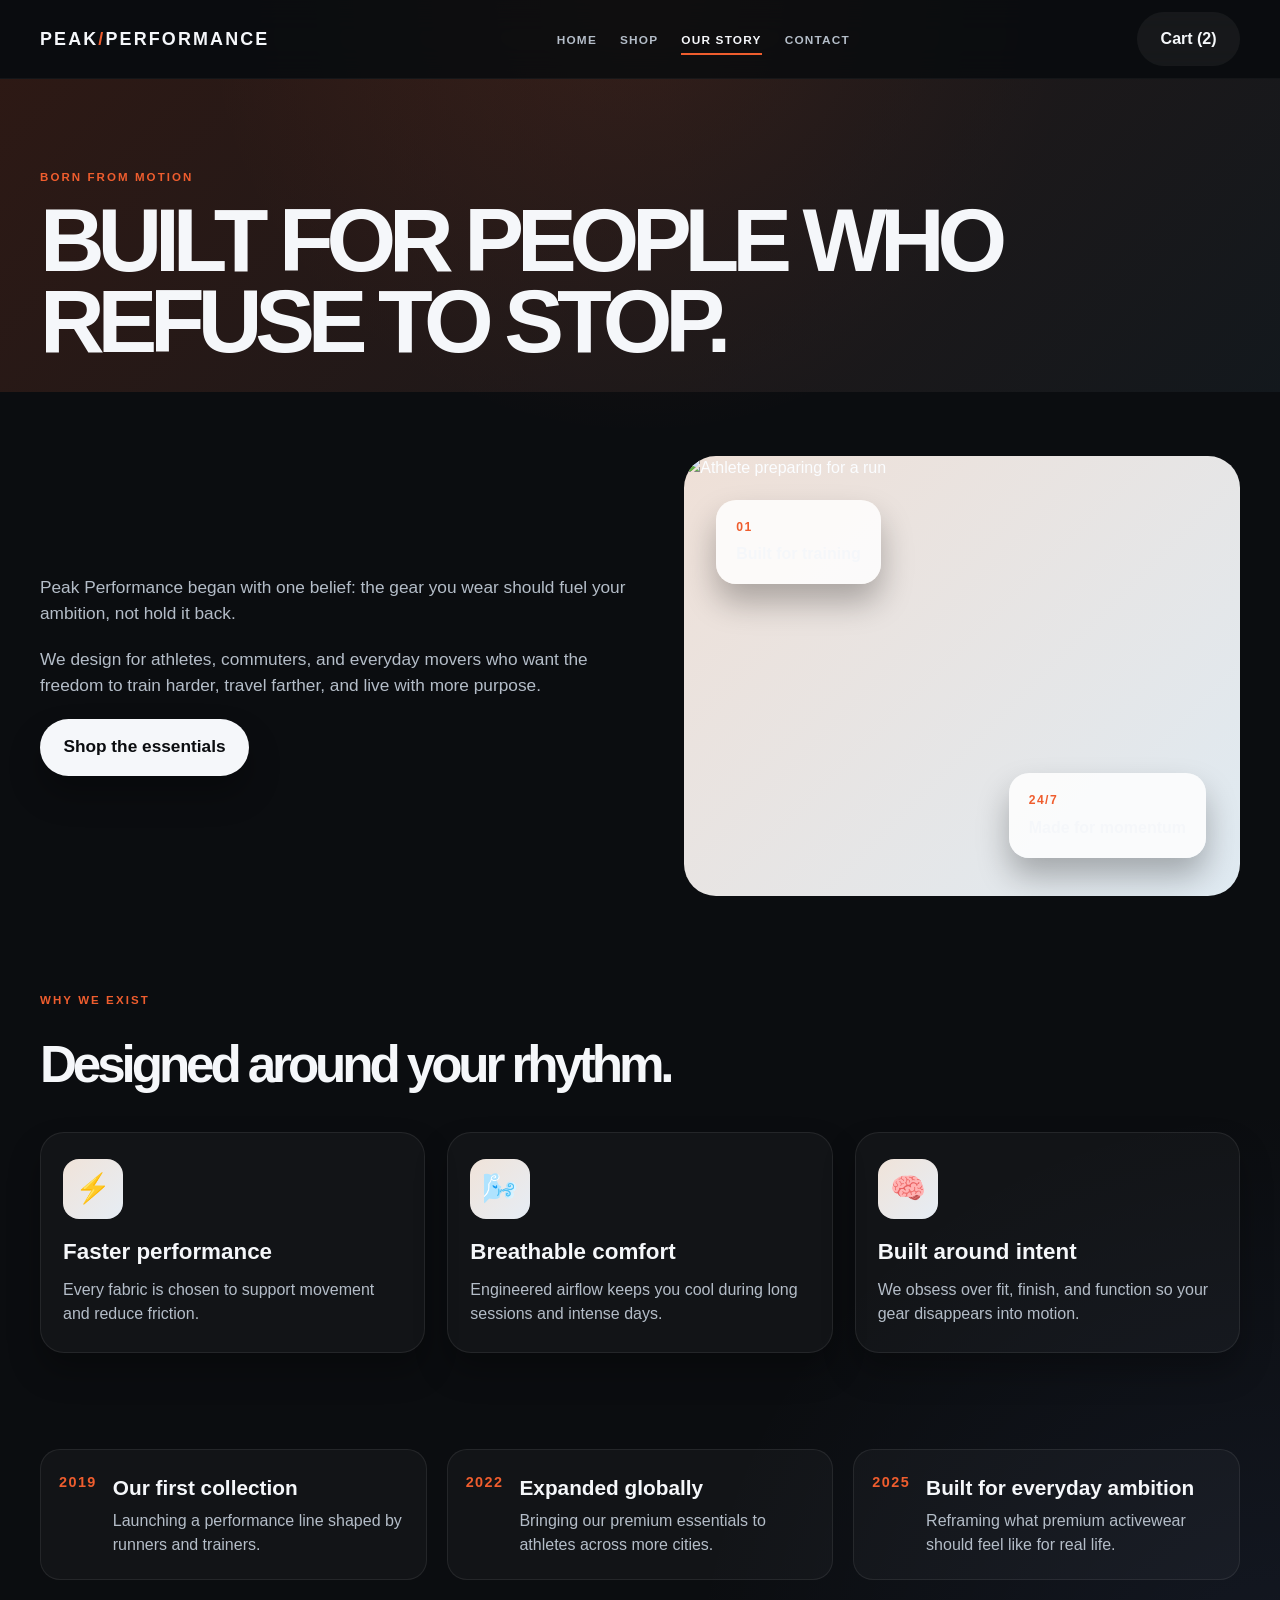
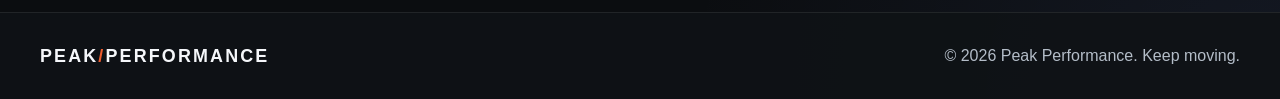
==== about.html @ c3ba0f9a "Add new pages: About, Contact, and Shop with corresponding HTML structure and content" ====
<!doctype html>
<html lang="en">
  <head>
    <meta charset="UTF-8" />
    <meta name="viewport" content="width=device-width, initial-scale=1.0" />
    <meta
      name="description"
      content="Learn the story behind Peak Performance and our mission to create better movement."
    />
    <title>Our Story | Peak Performance</title>
    <link rel="stylesheet" href="styles.css" />
    <script src="app.js" defer></script>
  </head>
  <body>
    <header class="site-header">
      <div class="container nav-wrap">
        <a class="brand" href="index.html">PEAK<span>/</span>PERFORMANCE</a>
        <nav class="main-nav" aria-label="Main navigation">
          <ul class="nav-links">
            <li><a href="index.html">Home</a></li>
            <li><a href="shop.html">Shop</a></li>
            <li><a href="about.html" class="active">Our Story</a></li>
            <li><a href="contact.html">Contact</a></li>
          </ul>
        </nav>
        <div class="nav-actions">
          <a class="nav-pill" href="shop.html">Cart (2)</a>
          <button class="menu-toggle" aria-label="Open menu">☰</button>
        </div>
      </div>
    </header>

    <main>
      <section class="page-hero small-hero story-hero">
        <div class="container reveal">
          <p class="section-kicker">Born from motion</p>
          <h1>Built for people who refuse to stop.</h1>
        </div>
      </section>

      <section class="container story-grid section-space">
        <div class="story-copy reveal">
          <p>
            Peak Performance began with one belief: the gear you wear should
            fuel your ambition, not hold it back.
          </p>
          <p>
            We design for athletes, commuters, and everyday movers who want the
            freedom to train harder, travel farther, and live with more purpose.
          </p>
          <a class="btn btn-primary" href="shop.html">Shop the essentials</a>
        </div>
        <div class="story-visual reveal">
          <img
            class="story-photo"
            src="https://images.unsplash.com/photo-1552674605-db6ffd4facb5?auto=format&fit=crop&w=1200&q=80"
            alt="Athlete preparing for a run"
          />
          <div class="floating-card accent-card">
            <span>01</span>
            <strong>Built for training</strong>
          </div>
          <div class="floating-card soft-card">
            <span>24/7</span>
            <strong>Made for momentum</strong>
          </div>
        </div>
      </section>

      <section class="container section-space reveal">
        <div class="section-head">
          <div>
            <p class="section-kicker">Why we exist</p>
            <h2>Designed around your rhythm.</h2>
          </div>
        </div>
        <div class="feature-grid">
          <article class="feature-card">
            <div class="feature-icon">⚡</div>
            <h3>Faster performance</h3>
            <p>
              Every fabric is chosen to support movement and reduce friction.
            </p>
          </article>
          <article class="feature-card">
            <div class="feature-icon">🌬️</div>
            <h3>Breathable comfort</h3>
            <p>
              Engineered airflow keeps you cool during long sessions and intense
              days.
            </p>
          </article>
          <article class="feature-card">
            <div class="feature-icon">🧠</div>
            <h3>Built around intent</h3>
            <p>
              We obsess over fit, finish, and function so your gear disappears
              into motion.
            </p>
          </article>
        </div>
      </section>

      <section class="container section-space reveal">
        <div class="timeline">
          <div class="timeline-item">
            <span>2019</span>
            <div>
              <h3>Our first collection</h3>
              <p>
                Launching a performance line shaped by runners and trainers.
              </p>
            </div>
          </div>
          <div class="timeline-item">
            <span>2022</span>
            <div>
              <h3>Expanded globally</h3>
              <p>
                Bringing our premium essentials to athletes across more cities.
              </p>
            </div>
          </div>
          <div class="timeline-item">
            <span>2025</span>
            <div>
              <h3>Built for everyday ambition</h3>
              <p>
                Reframing what premium activewear should feel like for real
                life.
              </p>
            </div>
          </div>
        </div>
      </section>
    </main>

    <footer class="site-footer">
      <div class="container footer-wrap">
        <div>
          <a class="brand" href="index.html">PEAK<span>/</span>PERFORMANCE</a>
        </div>
        <p>© <span id="year"></span> Peak Performance. Keep moving.</p>
      </div>
    </footer>
  </body>
</html>
---- styles.css ----
:root {
  --bg: #0b0d10;
  --bg-strong: #11161b;
  --panel: #151b20;
  --panel-soft: #1d252d;
  --text: #f5f7fa;
  --muted: #b4bdc8;
  --accent: #ef5d2e;
  --accent-dark: #d64b1b;
  --line: rgba(255, 255, 255, 0.08);
  --shadow: 0 24px 70px rgba(0, 0, 0, 0.42);
  --shadow-soft: 0 18px 32px rgba(0, 0, 0, 0.28);
}

* {
  box-sizing: border-box;
}

html {
  scroll-behavior: smooth;
}

body {
  margin: 0;
  font-family: "Poppins", "Segoe UI", sans-serif;
  color: var(--text);
  background:
    radial-gradient(circle at top, rgba(239, 93, 46, 0.12), transparent 24%),
    radial-gradient(
      circle at bottom right,
      rgba(120, 155, 255, 0.08),
      transparent 28%
    ),
    var(--bg);
  line-height: 1.5;
  color-scheme: dark;
}

a {
  color: inherit;
  text-decoration: none;
}

img {
  max-width: 100%;
  display: block;
}

button,
input,
textarea,
select {
  font: inherit;
}

.container {
  width: min(1200px, calc(100% - 32px));
  margin-inline: auto;
}

.site-header {
  position: sticky;
  top: 0;
  z-index: 50;
  background: rgba(11, 13, 16, 0.8);
  backdrop-filter: blur(16px);
  border-bottom: 1px solid rgba(255, 255, 255, 0.04);
}

.nav-wrap {
  display: flex;
  align-items: center;
  justify-content: space-between;
  gap: 24px;
  min-height: 78px;
}

.brand {
  font-size: clamp(1rem, 1.4vw, 1.5rem);
  font-weight: 800;
  letter-spacing: 0.12em;
  text-transform: uppercase;
}

.brand span {
  color: var(--accent);
}

.main-nav {
  display: flex;
  align-items: center;
}

.nav-links {
  display: flex;
  align-items: center;
  gap: clamp(1rem, 1.8vw, 2.2rem);
  list-style: none;
  margin: 0;
  padding: 0;
}

.nav-links a {
  position: relative;
  font-size: 0.74rem;
  font-weight: 700;
  letter-spacing: 0.1em;
  text-transform: uppercase;
  color: var(--muted);
  transition: color 0.2s ease;
}

.nav-links a::after {
  content: "";
  position: absolute;
  left: 0;
  bottom: -8px;
  width: 100%;
  height: 2px;
  background: var(--accent);
  transform: scaleX(0);
  transform-origin: left;
  transition: transform 0.2s ease;
}

.nav-links a:hover,
.nav-links a:focus-visible,
.nav-links a.active {
  color: var(--text);
}

.nav-links a:hover::after,
.nav-links a:focus-visible::after,
.nav-links a.active::after {
  transform: scaleX(1);
}

.nav-actions {
  display: flex;
  align-items: center;
  gap: 14px;
}

.nav-pill,
.btn {
  display: inline-flex;
  align-items: center;
  justify-content: center;
  padding: 0.9rem 1.4rem;
  border-radius: 999px;
  border: 1px solid transparent;
  font-weight: 700;
  transition:
    transform 0.2s ease,
    box-shadow 0.2s ease,
    background 0.2s ease;
}

.nav-pill {
  background: rgba(255, 255, 255, 0.05);
  color: var(--text);
}

.btn:hover,
.nav-pill:hover,
.btn:focus-visible,
.nav-pill:focus-visible {
  transform: translateY(-2px);
}

.btn-primary {
  background: var(--text);
  color: #0b0d10;
  box-shadow: var(--shadow-soft);
}

.btn-secondary {
  background: transparent;
  border-color: rgba(255, 255, 255, 0.14);
  color: var(--text);
}

.btn-light {
  background: rgba(255, 255, 255, 0.04);
  border-color: rgba(255, 255, 255, 0.08);
  color: var(--text);
}

.menu-toggle {
  display: none;
  border: 0;
  background: transparent;
  font-size: 2rem;
  cursor: pointer;
  color: var(--text);
}

.page-hero {
  padding: 70px 0 30px;
}

.hero-section {
  padding-top: 58px;
}

.hero-layout {
  display: grid;
  grid-template-columns: 1.08fr 0.92fr;
  align-items: center;
  gap: 40px;
}

.section-kicker {
  margin: 0 0 18px;
  color: var(--accent);
  font-size: 0.72rem;
  letter-spacing: 0.18em;
  font-weight: 700;
  text-transform: uppercase;
}

.hero-copy h1,
.page-hero h1 {
  margin: 0;
  font-size: clamp(3.3rem, 7vw, 7rem);
  line-height: 0.9;
  letter-spacing: -0.08em;
  text-transform: uppercase;
}

.lead {
  max-width: 560px;
  margin: 22px 0 26px;
  color: var(--muted);
  font-size: clamp(1.05rem, 1.5vw, 1.3rem);
}

.cta-row {
  display: flex;
  flex-wrap: wrap;
  gap: 14px;
  margin-bottom: 22px;
}

.trust-list {
  display: flex;
  flex-wrap: wrap;
  gap: 18px;
  list-style: none;
  margin: 0;
  padding: 0;
  color: var(--muted);
  font-size: 0.85rem;
}

.trust-list li {
  position: relative;
  padding-left: 18px;
}

.trust-list li::before {
  content: "•";
  position: absolute;
  left: 0;
  color: var(--accent);
}

.hero-visual {
  position: relative;
  min-height: 540px;
  border-radius: 36px;
  background: linear-gradient(135deg, #ecdfd3 0%, #c9d6de 32%, #9db0c7 100%);
  box-shadow: var(--shadow);
  overflow: hidden;
  display: grid;
  place-items: center;
}

.hero-photo,
.story-photo {
  position: absolute;
  inset: 0;
  width: 100%;
  height: 100%;
  object-fit: cover;
}

.hero-visual::before {
  content: "";
  position: absolute;
  inset: 18% 10% 18% 10%;
  border-radius: 50% 42% 58% 44%;
  border: 2px solid rgba(255, 255, 255, 0.58);
  transform: rotate(16deg);
  z-index: 1;
}

.hero-photo {
  filter: saturate(0.9) contrast(1.06);
}

.visual-card {
  position: absolute;
  display: flex;
  flex-direction: column;
  gap: 6px;
  background: rgba(255, 255, 255, 0.82);
  border: 1px solid rgba(255, 255, 255, 0.5);
  border-radius: 18px;
  padding: 14px 18px;
  backdrop-filter: blur(6px);
  box-shadow: var(--shadow-soft);
  z-index: 2;
}

.visual-card span {
  font-size: 0.8rem;
  color: var(--accent);
  font-weight: 700;
  letter-spacing: 0.09em;
  text-transform: uppercase;
}

.visual-card strong {
  font-size: 0.9rem;
}

.visual-card-top {
  top: 28px;
  left: 28px;
}

.visual-card-bottom {
  bottom: 28px;
  right: 28px;
}

.product-badge {
  position: absolute;
  right: 26px;
  top: 120px;
  z-index: 3;
  padding: 0.7rem 1rem;
  border-radius: 999px;
  background: rgba(17, 17, 17, 0.9);
  color: white;
  letter-spacing: 0.08em;
  text-transform: uppercase;
  font-size: 0.7rem;
  font-weight: 700;
}

.section-space {
  padding-top: 64px;
  padding-bottom: 32px;
}

.stats-grid {
  display: grid;
  grid-template-columns: repeat(3, minmax(0, 1fr));
  gap: 18px;
}

.stat-item {
  display: flex;
  flex-direction: column;
  gap: 10px;
  padding: 28px 22px;
  background: rgba(255, 255, 255, 0.03);
  border: 1px solid var(--line);
  border-radius: 24px;
  box-shadow: var(--shadow-soft);
}

.stat-item strong {
  font-size: clamp(1.8rem, 3vw, 2.8rem);
  line-height: 1;
}

.stat-item span {
  color: var(--muted);
}

.section-head {
  display: flex;
  align-items: end;
  justify-content: space-between;
  gap: 16px;
  margin-bottom: 28px;
}

.section-head h2,
.highlight-panel h2 {
  margin: 0;
  font-size: clamp(2.3rem, 4vw, 3.5rem);
  letter-spacing: -0.08em;
}

.text-link {
  color: var(--text);
  font-weight: 700;
  letter-spacing: 0.08em;
  text-transform: uppercase;
  font-size: 0.78rem;
}

.product-grid {
  display: grid;
  grid-template-columns: repeat(3, minmax(0, 1fr));
  gap: 24px;
}

.product-card {
  border-radius: 28px;
  background: var(--panel);
  border: 1px solid rgba(255, 255, 255, 0.04);
  box-shadow: var(--shadow-soft);
  overflow: hidden;
  transition:
    transform 0.18s ease,
    box-shadow 0.18s ease;
}

.product-card:hover {
  transform: translateY(-4px) scale(1.01);
  box-shadow: var(--shadow);
}

.product-thumb {
  position: relative;
  display: block;
  min-height: 220px;
  overflow: hidden;
  font-size: clamp(3.8rem, 7vw, 5rem);
}

.product-thumb img {
  width: 100%;
  height: 100%;
  object-fit: cover;
  display: block;
}

.gradient-a {
  background: linear-gradient(135deg, #dfeaf2, #fdf0e8);
}
.gradient-b {
  background: linear-gradient(135deg, #f0d8d8, #dfe7f2);
}
.gradient-c {
  background: linear-gradient(135deg, #e1e3d2, #edf2f8);
}
.gradient-d {
  background: linear-gradient(135deg, #f4d6d2, #e6e3f5);
}
.gradient-e {
  background: linear-gradient(135deg, #d7ebe5, #f3e2d7);
}
.gradient-f {
  background: linear-gradient(135deg, #ecdfd5, #dfeaf7);
}

.product-body {
  padding: 20px 20px 22px;
}

.product-meta {
  display: flex;
  align-items: center;
  justify-content: space-between;
  gap: 12px;
  margin-bottom: 10px;
  color: var(--muted);
  font-size: 0.76rem;
  letter-spacing: 0.08em;
  text-transform: uppercase;
}

.product-meta strong {
  color: var(--text);
  font-size: 1.3rem;
  letter-spacing: 0;
  text-transform: none;
}

.product-card h3 {
  margin: 0 0 8px;
  font-size: 1.7rem;
  letter-spacing: -0.05em;
}

.product-card p {
  margin: 0;
  color: var(--muted);
}

.highlight-panel {
  padding-top: 24px;
  padding-bottom: 72px;
}

.highlight-inner {
  display: flex;
  align-items: center;
  justify-content: space-between;
  gap: 24px;
  padding: 28px 30px;
  border-radius: 32px;
  background: linear-gradient(135deg, #171717 0%, #2e2e2e 100%);
  color: white;
  box-shadow: var(--shadow);
}

.highlight-inner .section-kicker {
  color: rgba(255, 255, 255, 0.72);
}

.site-footer {
  border-top: 1px solid var(--line);
  background: rgba(15, 18, 22, 0.9);
}

.footer-wrap {
  display: flex;
  align-items: center;
  justify-content: space-between;
  gap: 18px;
  min-height: 86px;
}

.site-footer p {
  margin: 0;
  color: var(--muted);
}

.small-hero {
  padding-top: 90px;
  padding-bottom: 30px;
}

.page-hero .section-kicker {
  margin-bottom: 14px;
}

.story-hero,
.contact-hero {
  background: linear-gradient(
    135deg,
    rgba(239, 93, 46, 0.15),
    rgba(21, 27, 32, 0.8)
  );
}

.story-grid {
  display: grid;
  grid-template-columns: 1.05fr 0.95fr;
  gap: 30px;
  align-items: center;
}

.story-copy {
  font-size: 1.08rem;
  color: var(--muted);
}

.story-copy p {
  margin-top: 0;
  margin-bottom: 20px;
}

.story-visual {
  position: relative;
  min-height: 440px;
  border-radius: 32px;
  background: linear-gradient(135deg, #efe0d7 0%, #dfeaf2 100%);
  overflow: hidden;
}

.story-photo {
  filter: saturate(0.85) contrast(1.05);
}

.floating-card {
  position: absolute;
  display: flex;
  flex-direction: column;
  gap: 6px;
  padding: 18px 20px;
  border-radius: 20px;
  background: rgba(255, 255, 255, 0.84);
  box-shadow: var(--shadow-soft);
}

.floating-card span {
  color: var(--accent);
  font-size: 0.76rem;
  letter-spacing: 0.12em;
  font-weight: 700;
  text-transform: uppercase;
}

.accent-card {
  left: 32px;
  top: 44px;
}

.soft-card {
  right: 34px;
  bottom: 38px;
}

.feature-grid {
  display: grid;
  grid-template-columns: repeat(3, minmax(0, 1fr));
  gap: 22px;
}

.feature-card {
  background: rgba(255, 255, 255, 0.03);
  border: 1px solid var(--line);
  border-radius: 24px;
  padding: 26px 22px;
  box-shadow: var(--shadow-soft);
}

.feature-icon {
  display: grid;
  place-items: center;
  width: 60px;
  height: 60px;
  margin-bottom: 16px;
  border-radius: 16px;
  background: linear-gradient(135deg, #f0e3d9, #e6edf5);
  font-size: 1.8rem;
}

.feature-card h3 {
  margin: 0 0 10px;
  font-size: 1.4rem;
}

.feature-card p {
  margin: 0;
  color: var(--muted);
}

.timeline {
  display: grid;
  grid-template-columns: repeat(3, minmax(0, 1fr));
  gap: 20px;
}

.timeline-item {
  display: flex;
  gap: 16px;
  padding: 22px 18px;
  background: rgba(255, 255, 255, 0.03);
  border: 1px solid var(--line);
  border-radius: 20px;
}

.timeline-item span {
  color: var(--accent);
  font-weight: 800;
  font-size: 0.9rem;
  letter-spacing: 0.1em;
}

.timeline-item h3 {
  margin: 0 0 6px;
  font-size: 1.3rem;
}

.timeline-item p {
  margin: 0;
  color: var(--muted);
}

.contact-layout {
  display: grid;
  grid-template-columns: 1.2fr 0.8fr;
  gap: 24px;
}

.contact-card,
.info-panel {
  background: rgba(255, 255, 255, 0.03);
  border: 1px solid var(--line);
  border-radius: 28px;
  box-shadow: var(--shadow-soft);
}

.contact-card {
  padding: 28px;
}

.contact-card h2,
.info-box h3 {
  margin-top: 0;
}

.contact-form {
  display: grid;
  gap: 18px;
}

.contact-form label {
  display: grid;
  gap: 8px;
  color: var(--muted);
  font-weight: 600;
}

.contact-form input,
.contact-form textarea,
.sort-box select {
  width: 100%;
  border: 1px solid rgba(255, 255, 255, 0.12);
  border-radius: 14px;
  background: rgba(10, 12, 15, 0.8);
  color: var(--text);
  padding: 0.9rem 1rem;
  outline: none;
}

.contact-form input:focus,
.contact-form textarea:focus,
.sort-box select:focus {
  border-color: rgba(239, 93, 46, 0.5);
  box-shadow: 0 0 0 3px rgba(239, 93, 46, 0.12);
}

.info-panel {
  display: grid;
  gap: 18px;
  padding: 28px 24px;
}

.info-box {
  border-bottom: 1px solid var(--line);
  padding-bottom: 18px;
}

.info-box:last-child {
  border-bottom: 0;
  padding-bottom: 0;
}

.info-box p {
  margin: 0;
  color: var(--muted);
  line-height: 1.8;
}

.toolbar {
  display: flex;
  justify-content: space-between;
  align-items: center;
  gap: 16px;
  margin-bottom: 20px;
}

.chip-group {
  display: flex;
  flex-wrap: wrap;
  gap: 12px;
}

.chip {
  border: 1px solid rgba(255, 255, 255, 0.08);
  background: rgba(255, 255, 255, 0.03);
  color: var(--text);
  border-radius: 999px;
  padding: 0.7rem 1rem;
  font-weight: 600;
  cursor: pointer;
}

.chip.active {
  background: var(--text);
  color: white;
  border-color: var(--text);
}

.sort-box {
  display: inline-flex;
  align-items: center;
  gap: 12px;
  padding: 0.8rem 1rem;
  background: rgba(255, 255, 255, 0.03);
  border: 1px solid var(--line);
  border-radius: 14px;
}

.sort-box span {
  color: var(--muted);
  font-size: 0.85rem;
}

.sort-box select {
  min-width: 180px;
  border: none;
  background: transparent;
  padding: 0;
}

.product-actions {
  display: flex;
  align-items: center;
  justify-content: space-between;
  gap: 12px;
  margin-top: 18px;
}

.reveal {
  opacity: 0;
  transform: translateY(18px);
  transition:
    opacity 0.45s ease,
    transform 0.45s ease;
}

.reveal.visible {
  opacity: 1;
  transform: translateY(0);
}

@keyframes float {
  0%,
  100% {
    transform: translateY(0px);
  }
  50% {
    transform: translateY(-8px);
  }
}

@media (max-width: 900px) {
  .hero-layout,
  .story-grid,
  .contact-layout,
  .product-grid,
  .feature-grid,
  .timeline {
    grid-template-columns: 1fr;
  }

  .stats-grid {
    grid-template-columns: 1fr;
  }

  .product-grid {
    grid-template-columns: repeat(2, minmax(0, 1fr));
  }
}

@media (max-width: 820px) {
  .menu-toggle {
    display: inline-block;
  }

  .main-nav {
    display: none;
    position: absolute;
    top: 100%;
    left: 16px;
    right: 16px;
    background: rgba(15, 18, 22, 0.96);
    border: 1px solid rgba(255, 255, 255, 0.08);
    border-radius: 22px;
    box-shadow: var(--shadow-soft);
    padding: 18px 20px;
  }

  .site-header.nav-open .main-nav {
    display: block;
  }

  .nav-links {
    flex-direction: column;
    align-items: flex-start;
  }

  .nav-wrap {
    position: relative;
    min-height: 72px;
  }

  .hero-layout {
    text-align: center;
  }

  .cta-row,
  .trust-list {
    justify-content: center;
  }

  .section-head,
  .toolbar,
  .highlight-inner,
  .footer-wrap {
    flex-direction: column;
    align-items: flex-start;
  }

  .product-grid {
    grid-template-columns: 1fr;
  }
}

@media (max-width: 480px) {
  .container {
    width: min(100% - 22px, 1200px);
  }

  .page-hero {
    padding-top: 52px;
  }

  .hero-visual {
    min-height: 420px;
  }

  .visual-card {
    padding: 12px 14px;
  }

  .nav-pill {
    display: none;
  }

  .contact-card,
  .info-panel,
  .feature-card,
  .timeline-item {
    padding-left: 18px;
    padding-right: 18px;
  }
}
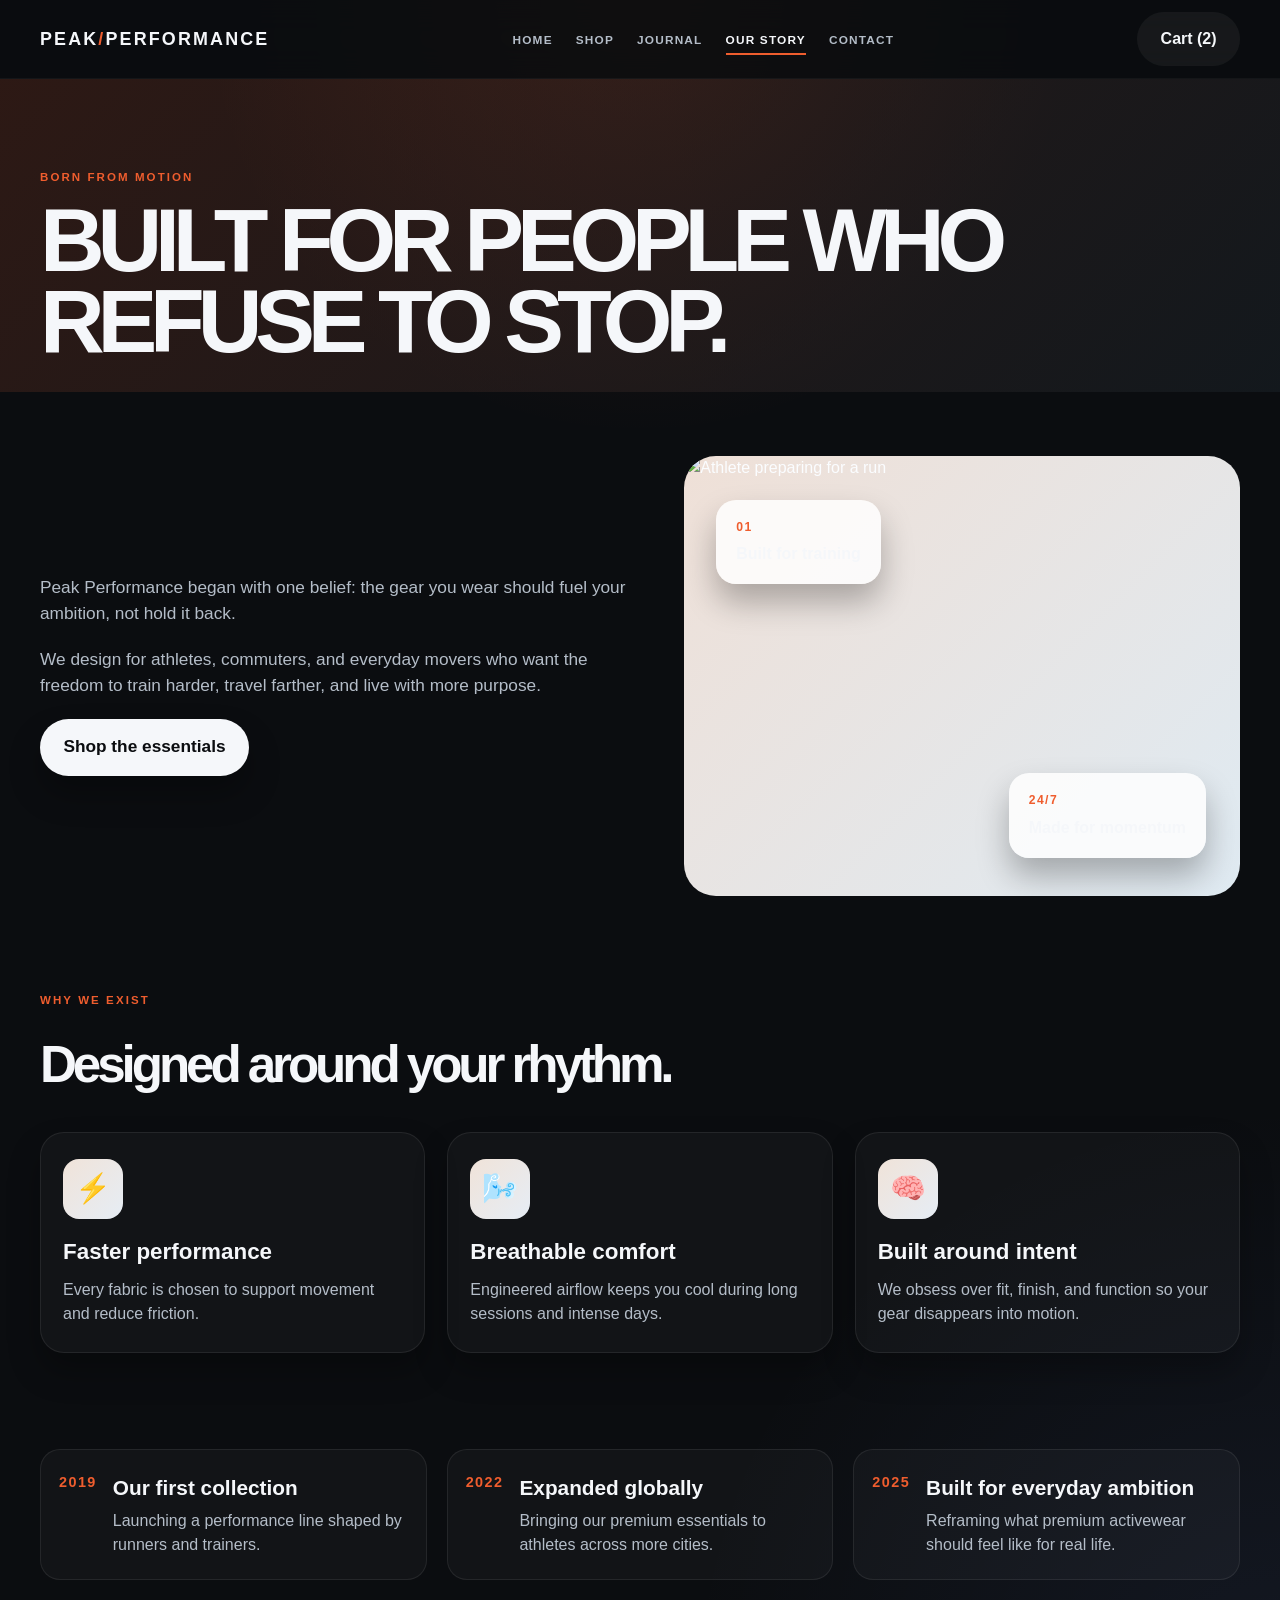
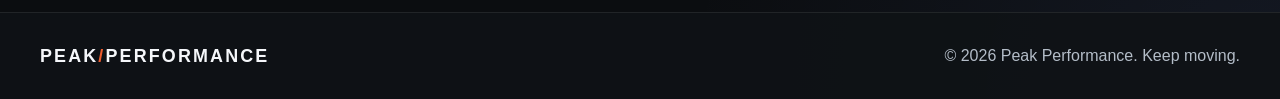
==== commit 6ea21d7e: "Add Journal and Product pages, update navigation links, and enhance cart functionality" ====
--- a/about.html
+++ b/about.html
@@ -19,12 +19,13 @@
           <ul class="nav-links">
             <li><a href="index.html">Home</a></li>
             <li><a href="shop.html">Shop</a></li>
+            <li><a href="journal.html">Journal</a></li>
             <li><a href="about.html" class="active">Our Story</a></li>
             <li><a href="contact.html">Contact</a></li>
           </ul>
         </nav>
         <div class="nav-actions">
-          <a class="nav-pill" href="shop.html">Cart (2)</a>
+          <a class="nav-pill" href="cart.html">Cart (2)</a>
           <button class="menu-toggle" aria-label="Open menu">☰</button>
         </div>
       </div>
--- a/styles.css
+++ b/styles.css
@@ -812,6 +812,278 @@
   margin-top: 18px;
 }
 
+.product-detail {
+  display: grid;
+  grid-template-columns: 1fr 0.9fr;
+  align-items: center;
+  gap: 56px;
+}
+
+.product-detail-media {
+  position: relative;
+  min-height: 620px;
+  overflow: hidden;
+  border-radius: 32px;
+  background: var(--panel-soft);
+}
+
+.product-detail-media img {
+  width: 100%;
+  height: 100%;
+  min-height: 620px;
+  object-fit: cover;
+}
+
+.product-detail-media .product-badge {
+  top: 24px;
+  right: 24px;
+}
+
+.product-detail-copy h1 {
+  margin: 0;
+  font-size: clamp(3rem, 6vw, 5.8rem);
+  line-height: 0.92;
+  letter-spacing: -0.08em;
+  text-transform: uppercase;
+}
+
+.detail-rating,
+.detail-perks,
+.cart-summary > div {
+  display: flex;
+  align-items: center;
+  justify-content: space-between;
+  gap: 16px;
+}
+
+.detail-rating {
+  margin-top: 22px;
+  color: var(--muted);
+}
+
+.detail-rating strong {
+  color: var(--text);
+  font-size: 1.5rem;
+}
+
+.detail-options {
+  display: grid;
+  gap: 24px;
+  margin: 26px 0;
+}
+
+.option-label {
+  display: block;
+  margin-bottom: 10px;
+  color: var(--muted);
+  font-size: 0.78rem;
+  font-weight: 700;
+  letter-spacing: 0.1em;
+  text-transform: uppercase;
+}
+
+.swatches,
+.size-grid {
+  display: flex;
+  flex-wrap: wrap;
+  gap: 10px;
+}
+
+.swatch,
+.size-grid button {
+  border: 1px solid var(--line);
+  cursor: pointer;
+}
+
+.swatch {
+  width: 34px;
+  height: 34px;
+  border-radius: 50%;
+}
+
+.swatch.active,
+.size-grid button.active {
+  outline: 2px solid var(--accent);
+  outline-offset: 3px;
+}
+
+.swatch-ink {
+  background: #181d22;
+}
+.swatch-flame {
+  background: var(--accent);
+}
+.swatch-stone {
+  background: #b6b2a7;
+}
+
+.size-grid button {
+  min-width: 48px;
+  padding: 0.7rem 0.9rem;
+  border-radius: 10px;
+  background: var(--panel);
+  color: var(--text);
+}
+
+.add-to-cart {
+  width: 100%;
+}
+
+.detail-perks {
+  flex-wrap: wrap;
+  justify-content: flex-start;
+  margin-top: 24px;
+  color: var(--muted);
+  font-size: 0.78rem;
+}
+
+.detail-story {
+  display: grid;
+  grid-template-columns: 1fr 1fr;
+  gap: 60px;
+  padding-top: 32px;
+  border-top: 1px solid var(--line);
+}
+
+.detail-story h2,
+.journal-feature h2 {
+  margin: 0;
+  font-size: clamp(2.2rem, 4vw, 4rem);
+  letter-spacing: -0.07em;
+  line-height: 0.98;
+}
+
+.detail-copy {
+  color: var(--muted);
+  font-size: 1.08rem;
+}
+
+.journal-hero {
+  background: linear-gradient(
+    135deg,
+    rgba(239, 93, 46, 0.18),
+    rgba(21, 27, 32, 0.8)
+  );
+}
+
+.journal-feature {
+  display: grid;
+  grid-template-columns: 1.05fr 0.95fr;
+  align-items: center;
+  gap: 48px;
+}
+
+.journal-feature img {
+  width: 100%;
+  height: 460px;
+  object-fit: cover;
+  border-radius: 30px;
+}
+
+.journal-grid {
+  display: grid;
+  grid-template-columns: repeat(3, minmax(0, 1fr));
+  gap: 22px;
+}
+
+.journal-card {
+  overflow: hidden;
+  border: 1px solid var(--line);
+  border-radius: 24px;
+  background: rgba(255, 255, 255, 0.03);
+}
+
+.journal-card img {
+  width: 100%;
+  height: 230px;
+  object-fit: cover;
+}
+
+.journal-card > div {
+  padding: 20px;
+}
+
+.journal-card h3 {
+  margin: 0 0 18px;
+  font-size: 1.45rem;
+}
+
+.cart-layout {
+  display: grid;
+  grid-template-columns: 1.2fr 0.8fr;
+  align-items: start;
+  gap: 28px;
+}
+
+.cart-items,
+.cart-summary {
+  border: 1px solid var(--line);
+  border-radius: 26px;
+  background: rgba(255, 255, 255, 0.03);
+}
+
+.cart-item {
+  display: grid;
+  grid-template-columns: 130px 1fr auto;
+  align-items: center;
+  gap: 22px;
+  padding: 20px;
+  border-bottom: 1px solid var(--line);
+}
+
+.cart-item:last-child {
+  border-bottom: 0;
+}
+
+.cart-item img {
+  width: 130px;
+  height: 150px;
+  object-fit: cover;
+  border-radius: 16px;
+}
+
+.cart-item h2 {
+  margin: 0 0 6px;
+  font-size: 1.5rem;
+}
+
+.cart-item p:not(.section-kicker) {
+  margin: 0 0 12px;
+  color: var(--muted);
+}
+
+.remove-item {
+  align-self: end;
+  border: 0;
+  background: transparent;
+  color: var(--muted);
+  cursor: pointer;
+  font-size: 0.78rem;
+}
+
+.cart-summary {
+  display: grid;
+  gap: 18px;
+  padding: 26px;
+}
+
+.cart-summary > div {
+  color: var(--muted);
+}
+
+.cart-summary .summary-total {
+  padding-top: 18px;
+  border-top: 1px solid var(--line);
+  color: var(--text);
+  font-size: 1.2rem;
+}
+
+.summary-note {
+  margin: 0;
+  color: var(--muted);
+  font-size: 0.78rem;
+}
+
 .reveal {
   opacity: 0;
   transform: translateY(18px);
@@ -839,6 +1111,11 @@
   .hero-layout,
   .story-grid,
   .contact-layout,
+  .product-detail,
+  .detail-story,
+  .journal-feature,
+  .cart-layout,
+  .journal-grid,
   .product-grid,
   .feature-grid,
   .timeline {
@@ -906,6 +1183,15 @@
   .product-grid {
     grid-template-columns: 1fr;
   }
+
+  .product-detail-media,
+  .product-detail-media img {
+    min-height: 480px;
+  }
+
+  .journal-feature {
+    gap: 28px;
+  }
 }
 
 @media (max-width: 480px) {
@@ -936,4 +1222,24 @@
     padding-left: 18px;
     padding-right: 18px;
   }
-}
+
+  .product-detail-media,
+  .product-detail-media img {
+    min-height: 360px;
+  }
+
+  .cart-item {
+    grid-template-columns: 86px 1fr;
+    gap: 14px;
+  }
+
+  .cart-item img {
+    width: 86px;
+    height: 110px;
+  }
+
+  .remove-item {
+    grid-column: 2;
+    justify-self: start;
+  }
+}
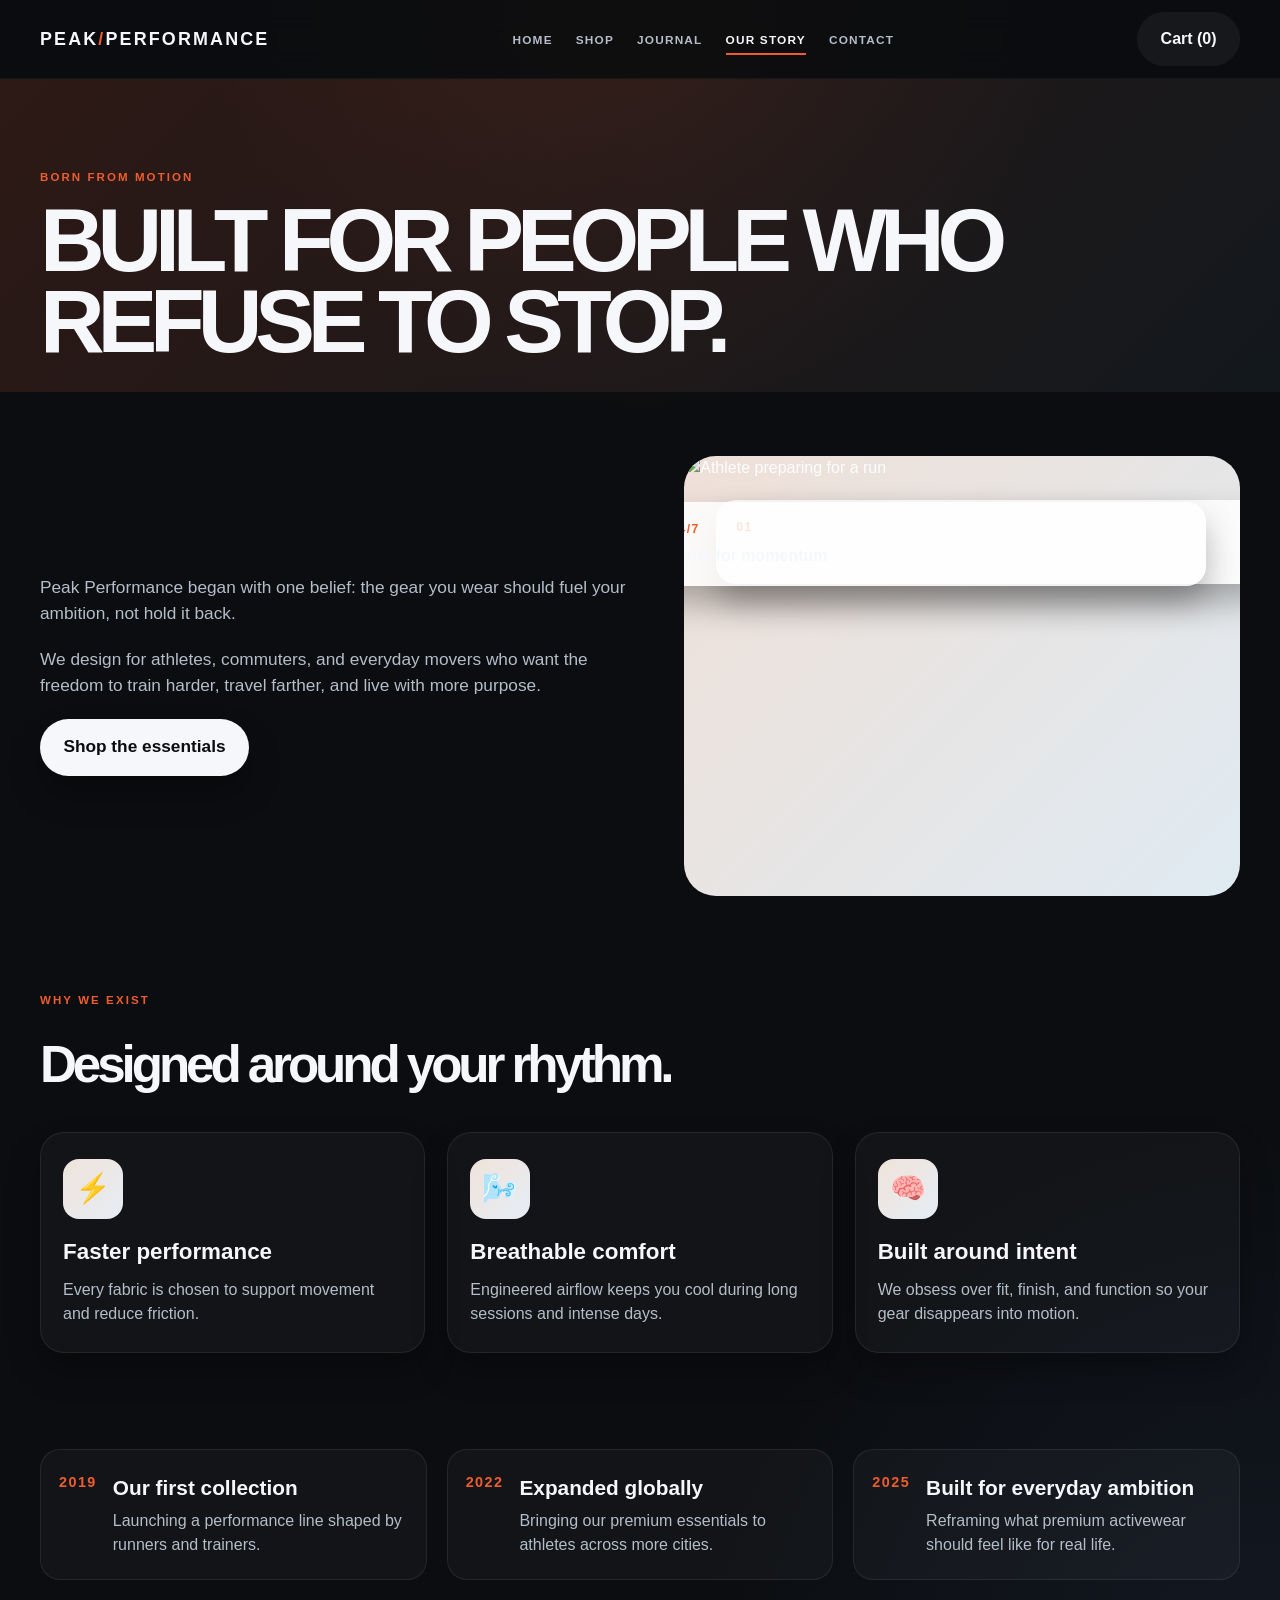
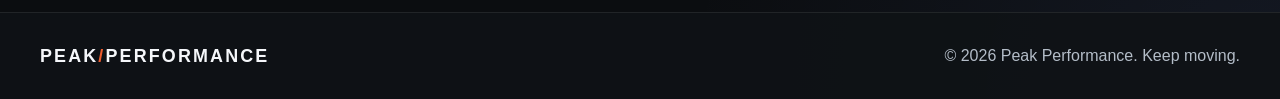
==== commit 7202b228: "feat: update theme classes for various pages and enhance styles for light mode - Set body class to "" ====
--- a/about.html
+++ b/about.html
@@ -11,7 +11,7 @@
     <link rel="stylesheet" href="styles.css" />
     <script src="app.js" defer></script>
   </head>
-  <body>
+  <body class="theme-dark">
     <header class="site-header">
       <div class="container nav-wrap">
         <a class="brand" href="index.html">PEAK<span>/</span>PERFORMANCE</a>
--- a/styles.css
+++ b/styles.css
@@ -36,6 +36,23 @@
   color-scheme: dark;
 }
 
+body.theme-light {
+  --bg: #f4f3ef;
+  --bg-strong: #ffffff;
+  --panel: #ffffff;
+  --panel-soft: #e5e5df;
+  --text: #14181b;
+  --muted: #626b70;
+  --line: rgba(20, 24, 27, 0.12);
+  --shadow: 0 24px 70px rgba(20, 24, 27, 0.14);
+  --shadow-soft: 0 18px 32px rgba(20, 24, 27, 0.08);
+  background:
+    radial-gradient(circle at top, rgba(239, 93, 46, 0.1), transparent 24%),
+    radial-gradient(circle at bottom right, rgba(120, 155, 255, 0.1), transparent 28%),
+    var(--bg);
+  color-scheme: light;
+}
+
 a {
   color: inherit;
   text-decoration: none;
@@ -44,6 +61,23 @@
 img {
   max-width: 100%;
   display: block;
+}
+
+.image-link {
+  display: block;
+  cursor: pointer;
+}
+
+.image-link img {
+  transition:
+    transform 0.35s ease,
+    filter 0.35s ease;
+}
+
+.image-link:hover img,
+.image-link:focus-visible img {
+  transform: scale(1.035);
+  filter: saturate(1.12) contrast(1.04);
 }
 
 button,
@@ -65,6 +99,11 @@
   background: rgba(11, 13, 16, 0.8);
   backdrop-filter: blur(16px);
   border-bottom: 1px solid rgba(255, 255, 255, 0.04);
+}
+
+.theme-light .site-header {
+  background: rgba(244, 243, 239, 0.86);
+  border-bottom-color: var(--line);
 }
 
 .nav-wrap {
@@ -161,6 +200,10 @@
   color: var(--text);
 }
 
+.theme-light .nav-pill {
+  background: rgba(20, 24, 27, 0.06);
+}
+
 .btn:hover,
 .nav-pill:hover,
 .btn:focus-visible,
@@ -174,10 +217,20 @@
   box-shadow: var(--shadow-soft);
 }
 
+.theme-light .btn-primary {
+  background: var(--accent);
+  color: #ffffff;
+  box-shadow: 0 14px 28px rgba(239, 93, 46, 0.2);
+}
+
 .btn-secondary {
   background: transparent;
   border-color: rgba(255, 255, 255, 0.14);
   color: var(--text);
+}
+
+.theme-light .btn-secondary {
+  border-color: rgba(20, 24, 27, 0.16);
 }
 
 .btn-light {
@@ -297,6 +350,19 @@
 
 .hero-photo {
   filter: saturate(0.9) contrast(1.06);
+}
+
+.hero-image-link,
+.product-image-link {
+  position: absolute;
+  inset: 0;
+  overflow: hidden;
+}
+
+.product-image-link img {
+  width: 100%;
+  height: 100%;
+  object-fit: cover;
 }
 
 .visual-card {
@@ -501,14 +567,16 @@
 
 .highlight-inner {
   display: flex;
-  align-items: center;
-  justify-content: space-between;
+  flex-direction: column;
+  align-items: center;
+  justify-content: center;
   gap: 24px;
   padding: 28px 30px;
   border-radius: 32px;
   background: linear-gradient(135deg, #171717 0%, #2e2e2e 100%);
   color: white;
   box-shadow: var(--shadow);
+  text-align: center;
 }
 
 .highlight-inner .section-kicker {
@@ -518,6 +586,11 @@
 .site-footer {
   border-top: 1px solid var(--line);
   background: rgba(15, 18, 22, 0.9);
+}
+
+.theme-light .site-footer {
+  background: rgba(255, 255, 255, 0.72);
+  border-top-color: var(--line);
 }
 
 .footer-wrap {
@@ -548,6 +621,16 @@
     135deg,
     rgba(239, 93, 46, 0.15),
     rgba(21, 27, 32, 0.8)
+  );
+}
+
+.theme-light .contact-hero,
+.theme-light .journal-hero,
+.theme-light .article-hero {
+  background: linear-gradient(
+    135deg,
+    rgba(239, 93, 46, 0.1),
+    rgba(255, 255, 255, 0.78)
   );
 }
 
@@ -723,6 +806,15 @@
   outline: none;
 }
 
+.theme-light .contact-form input,
+.theme-light .contact-form textarea,
+.theme-light .sort-box select,
+.theme-light .checkout-section input,
+.theme-light .checkout-section select {
+  border-color: rgba(20, 24, 27, 0.14);
+  background: rgba(255, 255, 255, 0.82);
+}
+
 .contact-form input:focus,
 .contact-form textarea:focus,
 .sort-box select:focus {
@@ -792,6 +884,30 @@
   border-radius: 14px;
 }
 
+.theme-light .sort-box,
+.theme-light .chip,
+.theme-light .stat-item,
+.theme-light .feature-card,
+.theme-light .timeline-item,
+.theme-light .contact-card,
+.theme-light .info-panel,
+.theme-light .journal-card,
+.theme-light .cart-items,
+.theme-light .cart-summary,
+.theme-light .route-mark,
+.theme-light .checkout-section,
+.theme-light .checkout-order,
+.theme-light .article-aside {
+  background: rgba(255, 255, 255, 0.72);
+  border-color: var(--line);
+}
+
+.theme-light .chip.active {
+  background: var(--text);
+  color: #ffffff;
+  border-color: var(--text);
+}
+
 .sort-box span {
   color: var(--muted);
   font-size: 0.85rem;
@@ -1008,6 +1124,87 @@
   font-size: 1.45rem;
 }
 
+.article-hero {
+  padding: 76px 0 34px;
+  background: linear-gradient(
+    135deg,
+    rgba(239, 93, 46, 0.14),
+    rgba(21, 27, 32, 0.72)
+  );
+}
+
+.article-hero-inner {
+  display: grid;
+  grid-template-columns: 1fr 0.82fr;
+  align-items: center;
+  gap: 48px;
+}
+
+.article-hero h1 {
+  max-width: 740px;
+  margin: 0;
+  font-size: clamp(3rem, 7vw, 6.8rem);
+  line-height: 0.92;
+  letter-spacing: -0.08em;
+  text-transform: uppercase;
+}
+
+.article-hero-inner img {
+  width: 100%;
+  height: 480px;
+  object-fit: cover;
+  border-radius: 30px;
+  box-shadow: var(--shadow);
+}
+
+.article-layout {
+  display: grid;
+  grid-template-columns: minmax(0, 1fr) 280px;
+  align-items: start;
+  gap: 72px;
+  max-width: 980px;
+}
+
+.article-content {
+  max-width: 680px;
+  color: var(--muted);
+  font-size: 1.08rem;
+}
+
+.article-content h2 {
+  margin: 42px 0 12px;
+  color: var(--text);
+  font-size: clamp(1.8rem, 3vw, 2.6rem);
+  line-height: 1;
+  letter-spacing: -0.06em;
+}
+
+.article-content p {
+  margin: 0 0 20px;
+}
+
+.article-content .article-intro {
+  color: var(--text);
+  font-size: 1.35rem;
+  line-height: 1.45;
+}
+
+.article-aside {
+  display: grid;
+  gap: 14px;
+  position: sticky;
+  top: 112px;
+  padding: 24px;
+  border: 1px solid var(--line);
+  border-radius: 24px;
+  background: rgba(255, 255, 255, 0.03);
+}
+
+.article-aside strong {
+  font-size: 1.35rem;
+  line-height: 1.1;
+}
+
 .cart-layout {
   display: grid;
   grid-template-columns: 1.2fr 0.8fr;
@@ -1052,6 +1249,60 @@
   color: var(--muted);
 }
 
+.cart-item-actions {
+  display: grid;
+  justify-items: end;
+  gap: 14px;
+}
+
+.quantity-control {
+  display: inline-flex;
+  align-items: center;
+  gap: 12px;
+  border: 1px solid var(--line);
+  border-radius: 999px;
+  padding: 0.25rem 0.5rem;
+}
+
+.quantity-control button {
+  width: 26px;
+  height: 26px;
+  border: 0;
+  border-radius: 50%;
+  background: transparent;
+  color: var(--text);
+  cursor: pointer;
+  font-size: 1rem;
+  line-height: 1;
+}
+
+.quantity-control button:hover,
+.quantity-control button:focus-visible {
+  background: rgba(255, 255, 255, 0.1);
+}
+
+.quantity-control span {
+  min-width: 18px;
+  text-align: center;
+  font-size: 0.85rem;
+}
+
+.empty-cart {
+  display: grid;
+  justify-items: start;
+  gap: 12px;
+  padding: 34px 24px;
+}
+
+.empty-cart h2,
+.empty-cart p {
+  margin: 0;
+}
+
+.empty-cart p {
+  color: var(--muted);
+}
+
 .remove-item {
   align-self: end;
   border: 0;
@@ -1082,6 +1333,484 @@
   margin: 0;
   color: var(--muted);
   font-size: 0.78rem;
+}
+
+.checkout-page {
+  background:
+    radial-gradient(circle at 10% 0%, rgba(239, 93, 46, 0.11), transparent 25%),
+    var(--bg);
+}
+
+.checkout-page.theme-light {
+  background:
+    radial-gradient(circle at 10% 0%, rgba(239, 93, 46, 0.1), transparent 25%),
+    var(--bg);
+}
+
+.checkout-header {
+  border-bottom: 1px solid var(--line);
+  background: rgba(11, 13, 16, 0.88);
+}
+
+.theme-light .checkout-header {
+  background: rgba(244, 243, 239, 0.9);
+}
+
+.checkout-header-inner {
+  display: flex;
+  align-items: center;
+  justify-content: space-between;
+  min-height: 78px;
+}
+
+.secure-label {
+  display: inline-flex;
+  align-items: center;
+  gap: 8px;
+  color: var(--muted);
+  font-size: 0.78rem;
+  letter-spacing: 0.08em;
+  text-transform: uppercase;
+}
+
+.secure-dot {
+  display: inline-grid;
+  place-items: center;
+  width: 20px;
+  height: 20px;
+  border-radius: 50%;
+  background: rgba(76, 190, 128, 0.16);
+  color: #71d59b;
+  font-size: 0.7rem;
+}
+
+.checkout-shell {
+  display: grid;
+  grid-template-columns: minmax(0, 1fr) 360px;
+  align-items: start;
+  gap: 56px;
+}
+
+.checkout-intro {
+  margin-bottom: 34px;
+}
+
+.checkout-intro h1 {
+  margin: 0 0 12px;
+  font-size: clamp(2.8rem, 6vw, 5.5rem);
+  line-height: 0.92;
+  letter-spacing: -0.08em;
+  text-transform: uppercase;
+}
+
+.checkout-intro > p:last-child {
+  margin: 0;
+  color: var(--muted);
+}
+
+.checkout-form {
+  display: grid;
+  gap: 18px;
+}
+
+.checkout-section,
+.checkout-order {
+  padding: 26px;
+  border: 1px solid var(--line);
+  border-radius: 24px;
+  background: rgba(255, 255, 255, 0.03);
+}
+
+.checkout-section {
+  display: grid;
+  gap: 18px;
+}
+
+.checkout-section-heading {
+  display: flex;
+  gap: 14px;
+  padding-bottom: 6px;
+}
+
+.checkout-section-heading > span {
+  color: var(--accent);
+  font-weight: 800;
+  letter-spacing: 0.1em;
+}
+
+.checkout-section-heading h2 {
+  margin: 0 0 4px;
+  font-size: 1.3rem;
+}
+
+.checkout-section-heading p {
+  margin: 0;
+  color: var(--muted);
+  font-size: 0.82rem;
+}
+
+.checkout-section label {
+  display: grid;
+  gap: 8px;
+  color: var(--muted);
+  font-size: 0.85rem;
+  font-weight: 600;
+}
+
+.checkout-section input,
+.checkout-section select {
+  width: 100%;
+  border: 1px solid rgba(255, 255, 255, 0.12);
+  border-radius: 12px;
+  background: rgba(10, 12, 15, 0.8);
+  color: var(--text);
+  padding: 0.85rem 0.95rem;
+  outline: none;
+}
+
+.checkout-section input:focus,
+.checkout-section select:focus {
+  border-color: rgba(239, 93, 46, 0.5);
+  box-shadow: 0 0 0 3px rgba(239, 93, 46, 0.12);
+}
+
+.field-grid {
+  display: grid;
+  grid-template-columns: repeat(2, minmax(0, 1fr));
+  gap: 14px;
+}
+
+.field-grid-three {
+  grid-template-columns: 1.3fr 0.9fr 0.8fr;
+}
+
+.checkbox-row {
+  display: flex !important;
+  grid-template-columns: none !important;
+  align-items: center;
+  gap: 9px !important;
+  font-weight: 400 !important;
+}
+
+.checkbox-row input {
+  width: auto;
+  accent-color: var(--accent);
+}
+
+.express-pay {
+  display: grid;
+  grid-template-columns: 1fr 1fr;
+  gap: 12px;
+}
+
+.express-button {
+  padding: 0.9rem 1rem;
+  border: 1px solid rgba(255, 255, 255, 0.14);
+  border-radius: 12px;
+  background: #f4f5f7;
+  color: #0b0d10;
+  cursor: pointer;
+}
+
+.payment-divider {
+  display: flex;
+  align-items: center;
+  gap: 12px;
+  color: var(--muted);
+  font-size: 0.74rem;
+  text-transform: uppercase;
+}
+
+.payment-divider::before,
+.payment-divider::after {
+  content: "";
+  height: 1px;
+  flex: 1;
+  background: var(--line);
+}
+
+.card-input {
+  position: relative;
+}
+
+.card-input input {
+  padding-right: 64px;
+}
+
+.card-brand {
+  position: absolute;
+  top: 50%;
+  right: 14px;
+  transform: translateY(-50%);
+  color: var(--muted);
+  font-size: 0.7rem;
+  font-weight: 800;
+  font-style: italic;
+}
+
+.checkout-submit {
+  width: 100%;
+  min-height: 54px;
+}
+
+.checkout-disclaimer {
+  display: flex;
+  align-items: center;
+  justify-content: center;
+  gap: 8px;
+  margin: 0;
+  color: var(--muted);
+  font-size: 0.76rem;
+  text-align: center;
+}
+
+.checkout-success {
+  display: grid;
+  gap: 12px;
+  padding: 24px;
+  border: 1px solid rgba(113, 213, 155, 0.3);
+  border-radius: 20px;
+  background: rgba(76, 190, 128, 0.08);
+}
+
+.checkout-success strong {
+  font-size: 1.5rem;
+}
+
+.checkout-success span {
+  color: var(--muted);
+}
+
+.checkout-order {
+  position: sticky;
+  top: 104px;
+}
+
+.order-heading,
+.order-lines > div {
+  display: flex;
+  align-items: center;
+  justify-content: space-between;
+  gap: 16px;
+}
+
+.order-heading h2 {
+  margin: 0;
+  font-size: 1.35rem;
+}
+
+.order-heading a {
+  color: var(--muted);
+  font-size: 0.8rem;
+}
+
+.checkout-items {
+  display: grid;
+  gap: 16px;
+  margin: 26px 0;
+}
+
+.checkout-item {
+  display: grid;
+  grid-template-columns: 52px 1fr auto;
+  align-items: center;
+  gap: 12px;
+}
+
+.checkout-item-image {
+  position: relative;
+}
+
+.checkout-item-image img {
+  width: 52px;
+  height: 62px;
+  object-fit: cover;
+  border-radius: 10px;
+}
+
+.checkout-item-image span {
+  position: absolute;
+  top: -7px;
+  right: -7px;
+  display: grid;
+  place-items: center;
+  width: 20px;
+  height: 20px;
+  border-radius: 50%;
+  background: var(--accent);
+  color: white;
+  font-size: 0.7rem;
+}
+
+.checkout-item strong,
+.checkout-item small {
+  display: block;
+}
+
+.checkout-item small {
+  margin-top: 4px;
+  color: var(--muted);
+  font-size: 0.72rem;
+}
+
+.order-lines {
+  display: grid;
+  gap: 14px;
+  padding-top: 20px;
+  border-top: 1px solid var(--line);
+  color: var(--muted);
+  font-size: 0.9rem;
+}
+
+.order-lines .order-total {
+  padding-top: 16px;
+  border-top: 1px solid var(--line);
+  color: var(--text);
+  font-size: 1.1rem;
+}
+
+.checkout-trust {
+  display: flex;
+  gap: 10px;
+  margin-top: 24px;
+  padding-top: 20px;
+  border-top: 1px solid var(--line);
+}
+
+.checkout-trust > span {
+  color: #71d59b;
+}
+
+.checkout-trust strong {
+  font-size: 0.82rem;
+}
+
+.checkout-trust p,
+.checkout-empty {
+  margin: 4px 0 0;
+  color: var(--muted);
+  font-size: 0.76rem;
+}
+
+.stat-item,
+.product-card,
+.feature-card,
+.timeline-item,
+.contact-card,
+.info-panel,
+.journal-card,
+.cart-item,
+.cart-summary,
+.visual-card,
+.floating-card,
+.route-mark {
+  position: relative;
+  transition:
+    transform 0.22s ease,
+    box-shadow 0.22s ease;
+}
+
+.stat-item:hover,
+.product-card:hover,
+.feature-card:hover,
+.timeline-item:hover,
+.contact-card:hover,
+.info-panel:hover,
+.journal-card:hover,
+.cart-item:hover,
+.cart-summary:hover,
+.visual-card:hover,
+.floating-card:hover,
+.route-mark:hover {
+  z-index: 2;
+  transform: scale(1.025);
+  box-shadow: var(--shadow);
+}
+
+.secret-page {
+  background:
+    radial-gradient(
+      circle at 80% 12%,
+      rgba(239, 93, 46, 0.18),
+      transparent 25%
+    ),
+    var(--bg);
+}
+
+.theme-light.secret-page {
+  background:
+    radial-gradient(circle at 80% 12%, rgba(239, 93, 46, 0.1), transparent 25%),
+    var(--bg);
+}
+
+.secret-hero {
+  min-height: 58vh;
+  display: grid;
+  align-content: center;
+  max-width: 900px;
+}
+
+.secret-hero h1,
+.route-hero h1 {
+  max-width: 800px;
+  margin: 0;
+  font-size: clamp(3.4rem, 8vw, 8rem);
+  line-height: 0.9;
+  letter-spacing: -0.08em;
+  text-transform: uppercase;
+}
+
+.secret-note,
+.route-hero {
+  display: grid;
+  grid-template-columns: 1fr 1fr;
+  align-items: center;
+  gap: 52px;
+}
+
+.secret-note img {
+  width: 100%;
+  height: 420px;
+  object-fit: cover;
+  border-radius: 28px;
+}
+
+.secret-note h2 {
+  margin: 0 0 18px;
+  font-size: clamp(2.2rem, 4vw, 4rem);
+  line-height: 0.98;
+  letter-spacing: -0.07em;
+}
+
+.secret-note p:not(.section-kicker) {
+  color: var(--muted);
+  font-size: 1.08rem;
+}
+
+.route-hero {
+  min-height: 58vh;
+  grid-template-columns: 1.3fr 0.7fr;
+}
+
+.route-mark {
+  display: grid;
+  gap: 6px;
+  padding: 34px;
+  border: 1px solid var(--line);
+  border-radius: 28px;
+  background: rgba(255, 255, 255, 0.03);
+}
+
+.route-mark span,
+.route-mark small {
+  color: var(--muted);
+  letter-spacing: 0.12em;
+  text-transform: uppercase;
+}
+
+.route-mark strong {
+  font-size: clamp(2.4rem, 5vw, 5rem);
+  line-height: 1;
 }
 
 .reveal {
@@ -1114,7 +1843,12 @@
   .product-detail,
   .detail-story,
   .journal-feature,
+  .article-hero-inner,
+  .article-layout,
+  .secret-note,
+  .route-hero,
   .cart-layout,
+  .checkout-shell,
   .journal-grid,
   .product-grid,
   .feature-grid,
@@ -1149,6 +1883,11 @@
     padding: 18px 20px;
   }
 
+  .theme-light .main-nav {
+    background: rgba(255, 255, 255, 0.96);
+    border-color: var(--line);
+  }
+
   .site-header.nav-open .main-nav {
     display: block;
   }
@@ -1192,6 +1931,26 @@
   .journal-feature {
     gap: 28px;
   }
+
+  .article-hero {
+    padding-top: 52px;
+  }
+
+  .article-hero-inner {
+    gap: 28px;
+  }
+
+  .article-hero-inner img {
+    height: 360px;
+  }
+
+  .article-aside {
+    position: static;
+  }
+
+  .checkout-order {
+    position: static;
+  }
 }
 
 @media (max-width: 480px) {
@@ -1242,4 +2001,36 @@
     grid-column: 2;
     justify-self: start;
   }
-}
+
+  .cart-item-actions {
+    grid-column: 2;
+    justify-items: start;
+  }
+
+  .checkout-header-inner {
+    min-height: 68px;
+  }
+
+  .secure-label {
+    font-size: 0.68rem;
+  }
+
+  .checkout-section,
+  .checkout-order {
+    padding: 20px 16px;
+  }
+
+  .field-grid,
+  .field-grid-three,
+  .express-pay {
+    grid-template-columns: 1fr;
+  }
+
+  .checkout-item {
+    grid-template-columns: 52px 1fr;
+  }
+
+  .checkout-item > strong {
+    grid-column: 2;
+  }
+}
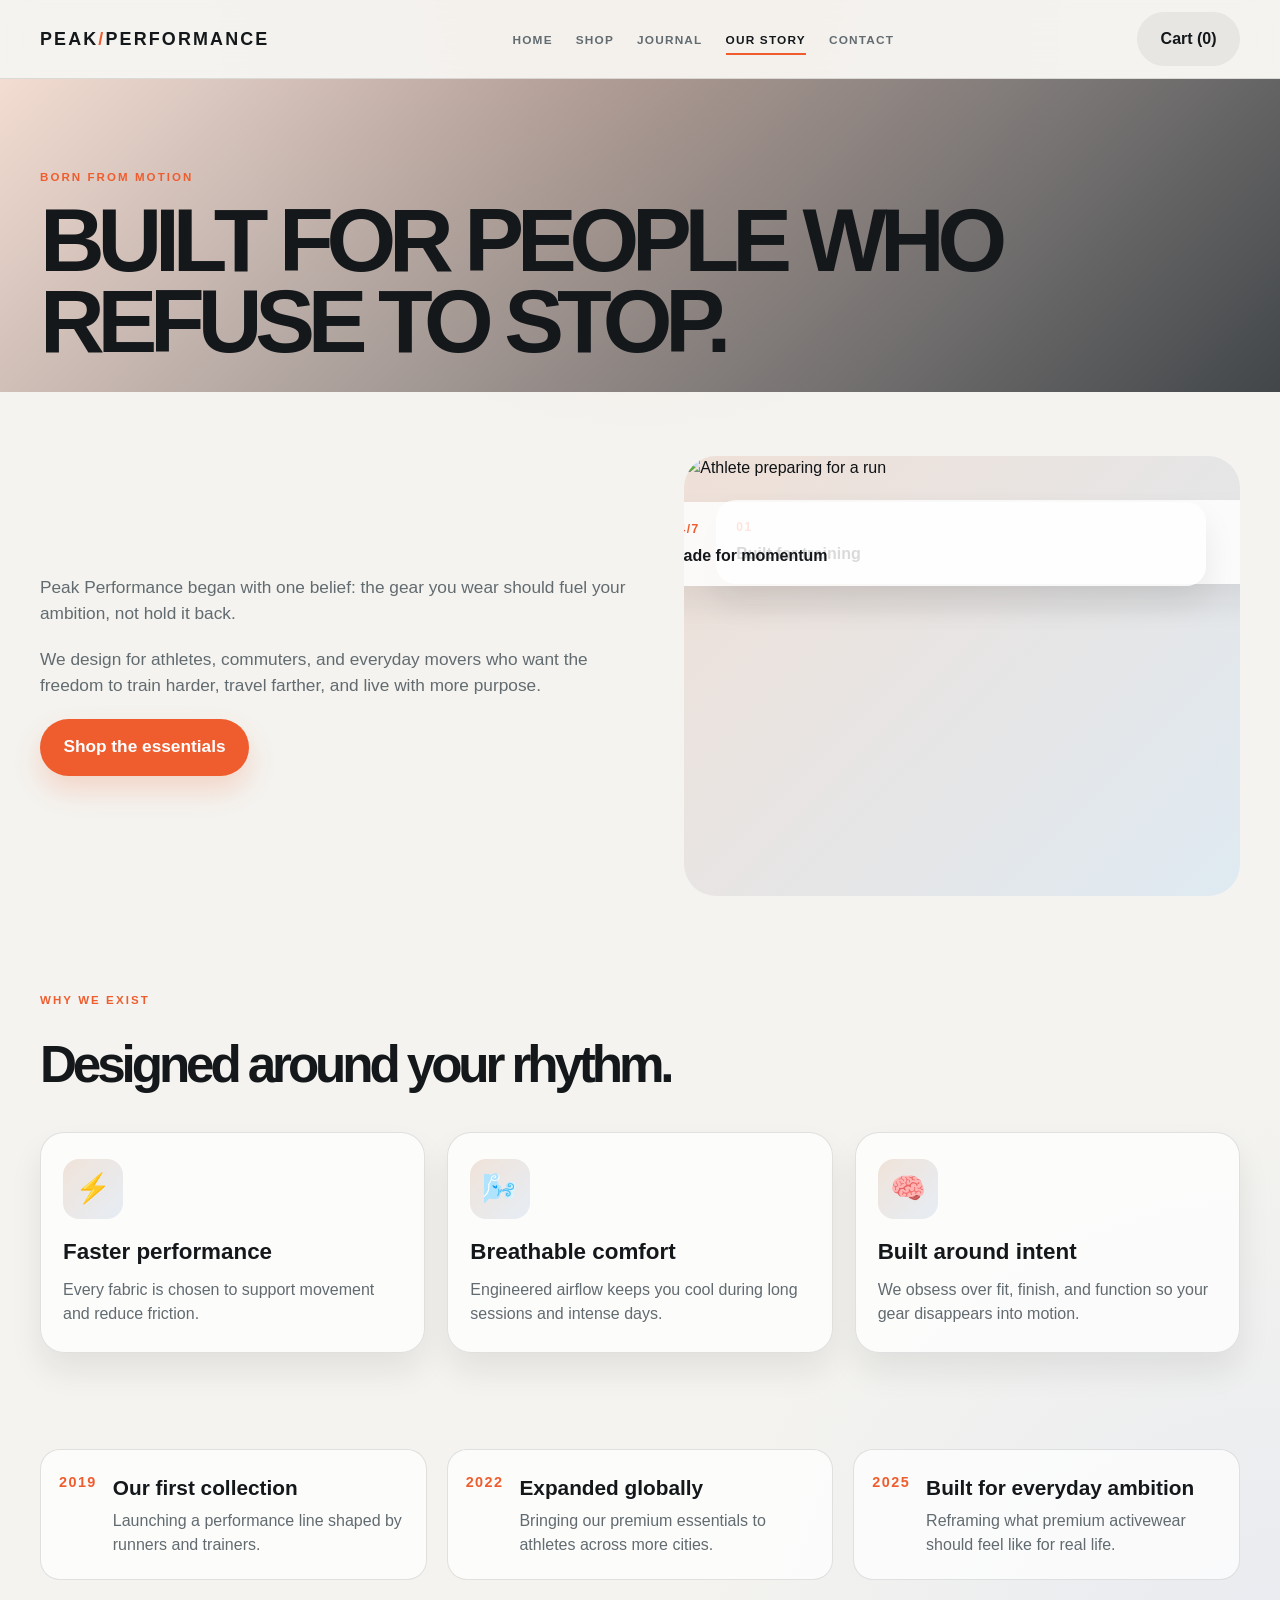
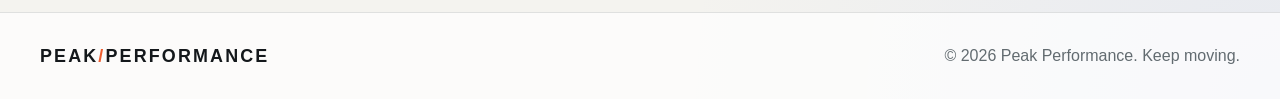
==== commit c6cd3100: "fix: switch body theme classes between about and contact pages; update styles for light mode" ====
--- a/about.html
+++ b/about.html
@@ -11,7 +11,7 @@
     <link rel="stylesheet" href="styles.css" />
     <script src="app.js" defer></script>
   </head>
-  <body class="theme-dark">
+  <body class="theme-light">
     <header class="site-header">
       <div class="container nav-wrap">
         <a class="brand" href="index.html">PEAK<span>/</span>PERFORMANCE</a>
--- a/styles.css
+++ b/styles.css
@@ -48,7 +48,11 @@
   --shadow-soft: 0 18px 32px rgba(20, 24, 27, 0.08);
   background:
     radial-gradient(circle at top, rgba(239, 93, 46, 0.1), transparent 24%),
-    radial-gradient(circle at bottom right, rgba(120, 155, 255, 0.1), transparent 28%),
+    radial-gradient(
+      circle at bottom right,
+      rgba(120, 155, 255, 0.1),
+      transparent 28%
+    ),
     var(--bg);
   color-scheme: light;
 }
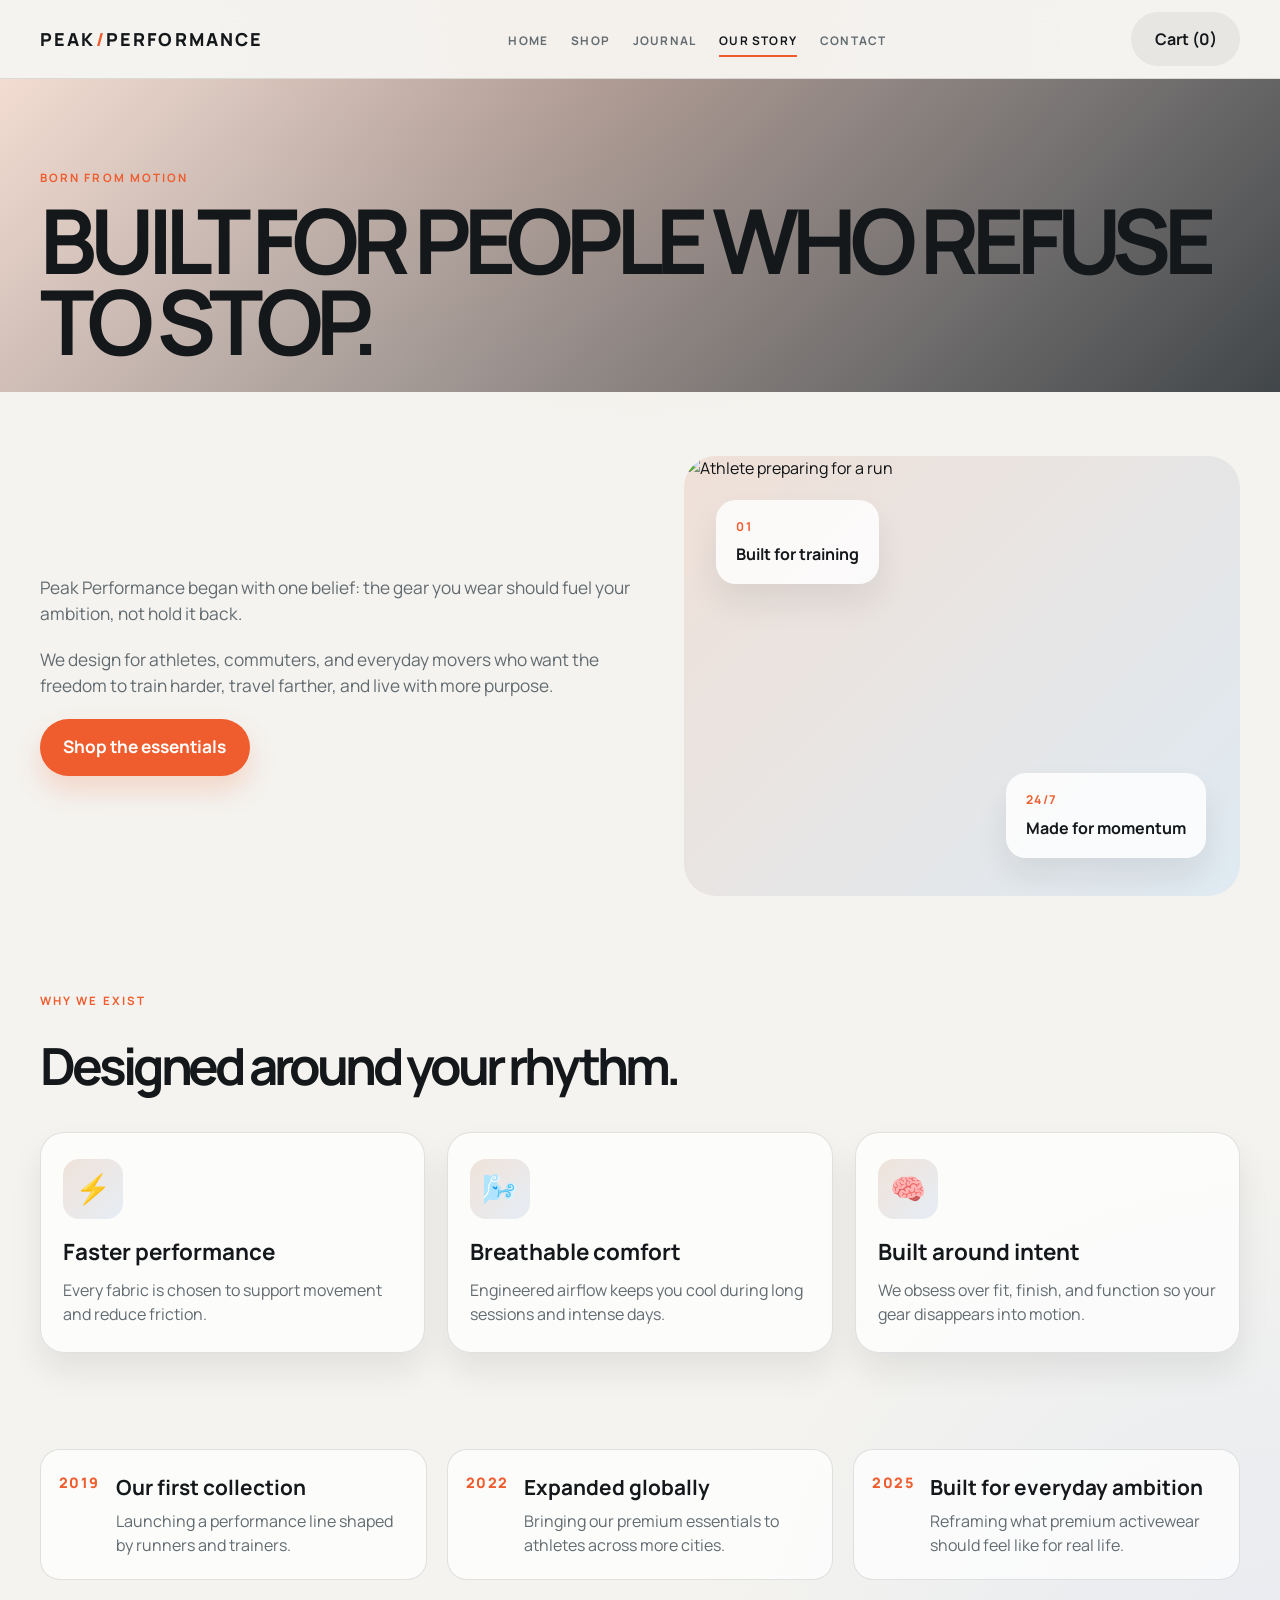
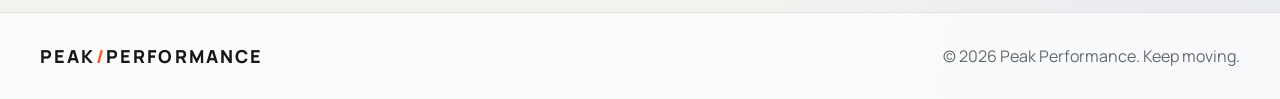
==== commit 46e48ba6: "feat: update font family to Manrope across multiple pages; add preconnect links for improved perform" ====
--- a/about.html
+++ b/about.html
@@ -8,6 +8,12 @@
       content="Learn the story behind Peak Performance and our mission to create better movement."
     />
     <title>Our Story | Peak Performance</title>
+    <link rel="preconnect" href="https://fonts.googleapis.com" />
+    <link rel="preconnect" href="https://fonts.gstatic.com" crossorigin />
+    <link
+      href="https://fonts.googleapis.com/css2?family=Manrope:wght@400;500;600;700;800&display=swap"
+      rel="stylesheet"
+    />
     <link rel="stylesheet" href="styles.css" />
     <script src="app.js" defer></script>
   </head>
--- a/styles.css
+++ b/styles.css
@@ -22,7 +22,7 @@
 
 body {
   margin: 0;
-  font-family: "Poppins", "Segoe UI", sans-serif;
+  font-family: "Manrope", "Segoe UI", sans-serif;
   color: var(--text);
   background:
     radial-gradient(circle at top, rgba(239, 93, 46, 0.12), transparent 24%),
@@ -1731,6 +1731,11 @@
   box-shadow: var(--shadow);
 }
 
+.story-visual .floating-card {
+  position: absolute;
+  z-index: 3;
+}
+
 .secret-page {
   background:
     radial-gradient(
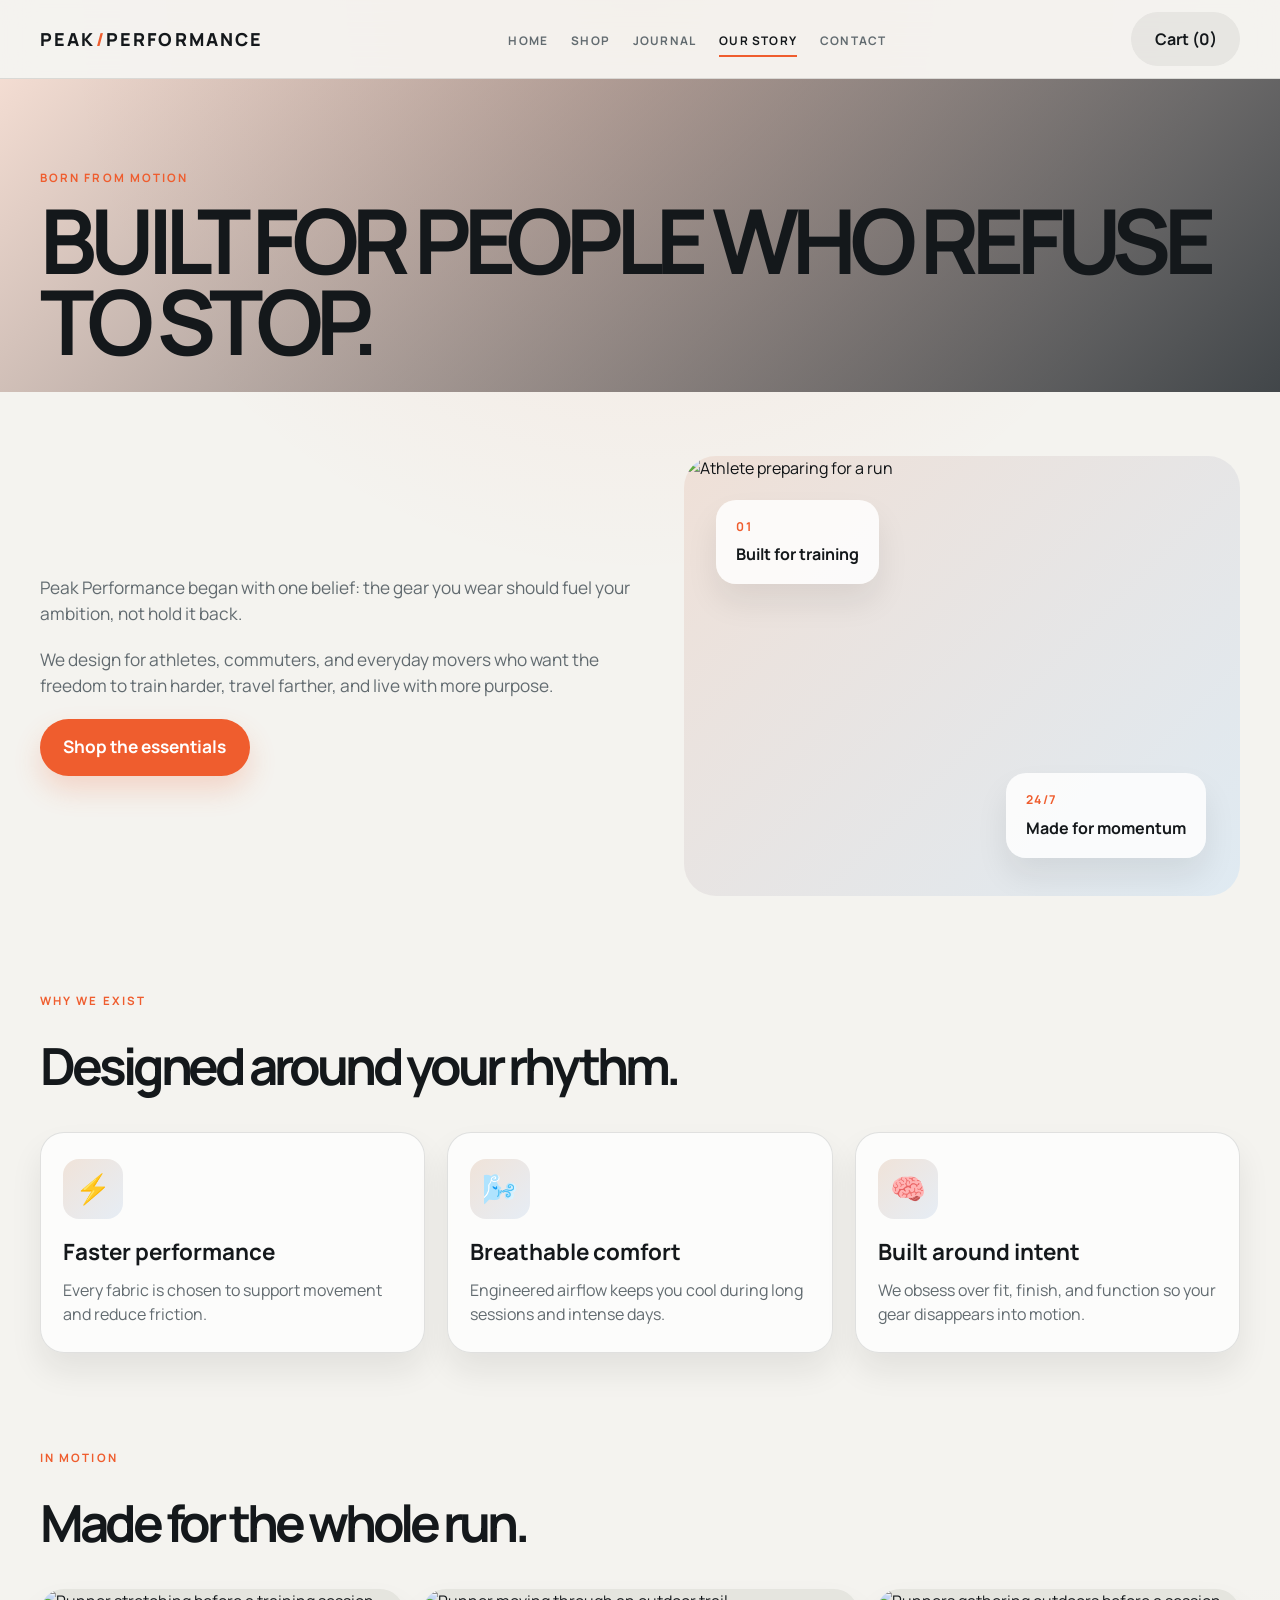
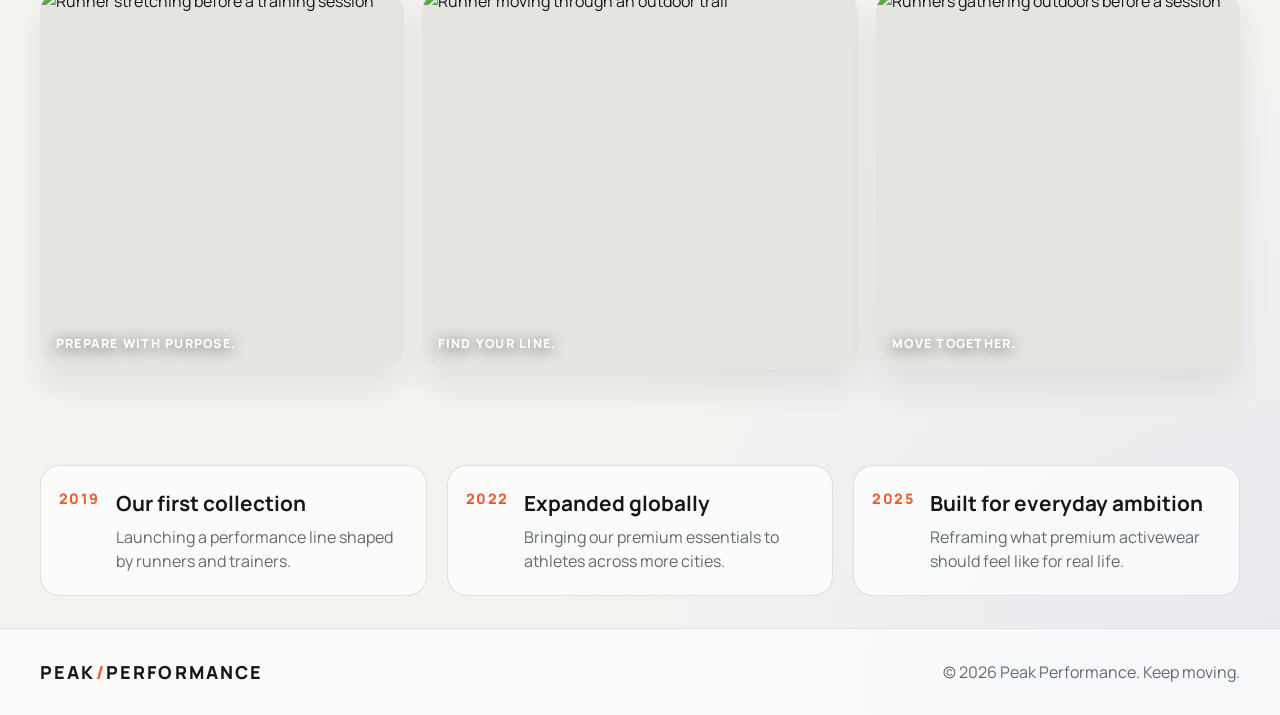
==== commit 07191c3e: "feat: add motion gallery section with responsive card layout and hover effects" ====
--- a/about.html
+++ b/about.html
@@ -109,6 +109,38 @@
       </section>
 
       <section class="container section-space reveal">
+        <div class="section-head">
+          <div>
+            <p class="section-kicker">In motion</p>
+            <h2>Made for the whole run.</h2>
+          </div>
+        </div>
+        <div class="motion-gallery">
+          <figure class="motion-card">
+            <img
+              src="https://images.unsplash.com/photo-1552674605-db6ffd4facb5?auto=format&fit=crop&w=900&q=80"
+              alt="Runner stretching before a training session"
+            />
+            <figcaption>Prepare with purpose.</figcaption>
+          </figure>
+          <figure class="motion-card motion-card-tall">
+            <img
+              src="https://images.unsplash.com/photo-1476480862126-209bfaa8edc8?auto=format&fit=crop&w=900&q=80"
+              alt="Runner moving through an outdoor trail"
+            />
+            <figcaption>Find your line.</figcaption>
+          </figure>
+          <figure class="motion-card">
+            <img
+              src="https://images.unsplash.com/photo-1517649763962-0c623066013b?auto=format&fit=crop&w=900&q=80"
+              alt="Runners gathering outdoors before a session"
+            />
+            <figcaption>Move together.</figcaption>
+          </figure>
+        </div>
+      </section>
+
+      <section class="container section-space reveal">
         <div class="timeline">
           <div class="timeline-item">
             <span>2019</span>
--- a/styles.css
+++ b/styles.css
@@ -731,6 +731,60 @@
   color: var(--muted);
 }
 
+.motion-gallery {
+  display: grid;
+  grid-template-columns: 1fr 1.2fr 1fr;
+  align-items: stretch;
+  gap: 18px;
+}
+
+.motion-card {
+  position: relative;
+  min-height: 300px;
+  margin: 0;
+  overflow: hidden;
+  border-radius: 24px;
+  background: var(--panel-soft);
+  box-shadow: var(--shadow-soft);
+  transition: transform 0.22s ease, box-shadow 0.22s ease;
+}
+
+.motion-card-tall {
+  min-height: 380px;
+}
+
+.motion-card img {
+  width: 100%;
+  height: 100%;
+  min-height: inherit;
+  object-fit: cover;
+  transition: transform 0.35s ease;
+}
+
+.motion-card:hover,
+.motion-card:focus-within {
+  transform: scale(1.025);
+  box-shadow: var(--shadow);
+}
+
+.motion-card:hover img,
+.motion-card:focus-within img {
+  transform: scale(1.04);
+}
+
+.motion-card figcaption {
+  position: absolute;
+  right: 16px;
+  bottom: 16px;
+  left: 16px;
+  color: #ffffff;
+  font-size: 0.78rem;
+  font-weight: 800;
+  letter-spacing: 0.1em;
+  text-transform: uppercase;
+  text-shadow: 0 2px 14px rgba(0, 0, 0, 0.7);
+}
+
 .timeline {
   display: grid;
   grid-template-columns: repeat(3, minmax(0, 1fr));
@@ -1852,6 +1906,7 @@
   .product-detail,
   .detail-story,
   .journal-feature,
+  .motion-gallery,
   .article-hero-inner,
   .article-layout,
   .secret-note,
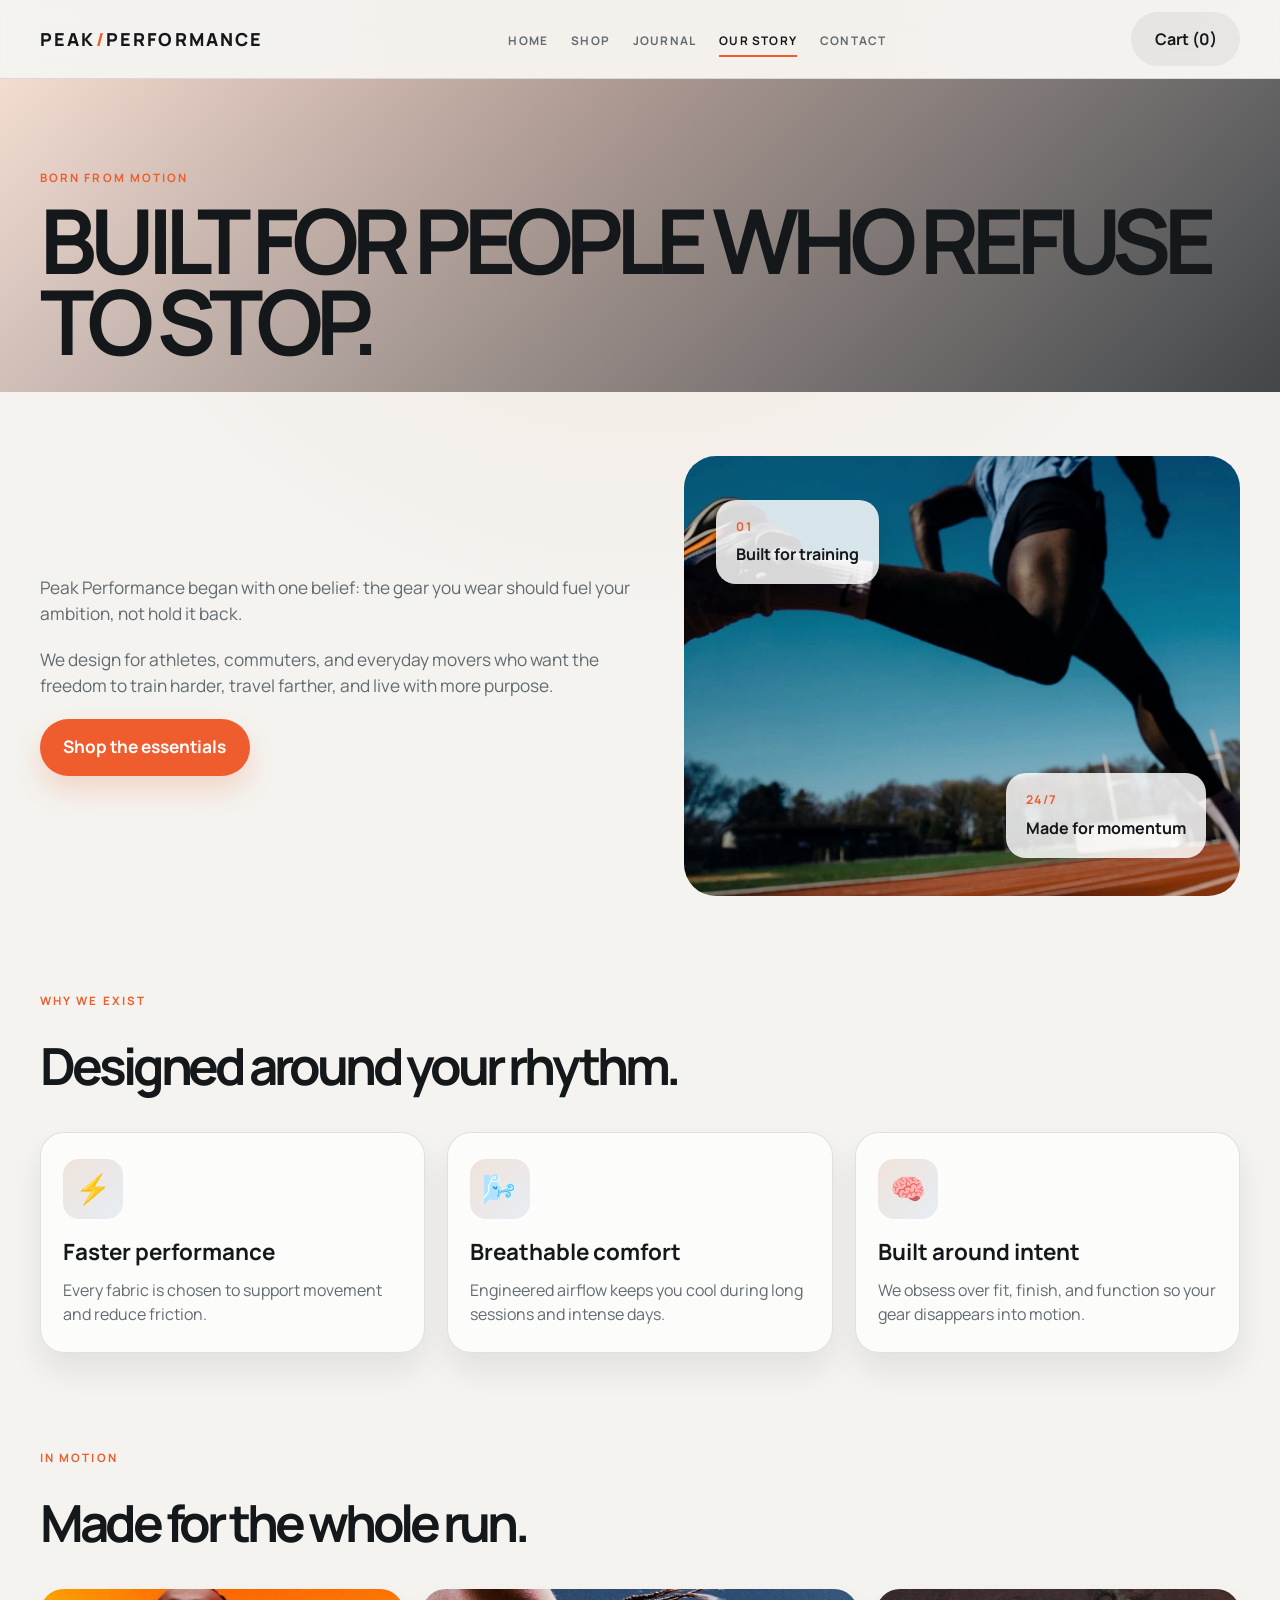
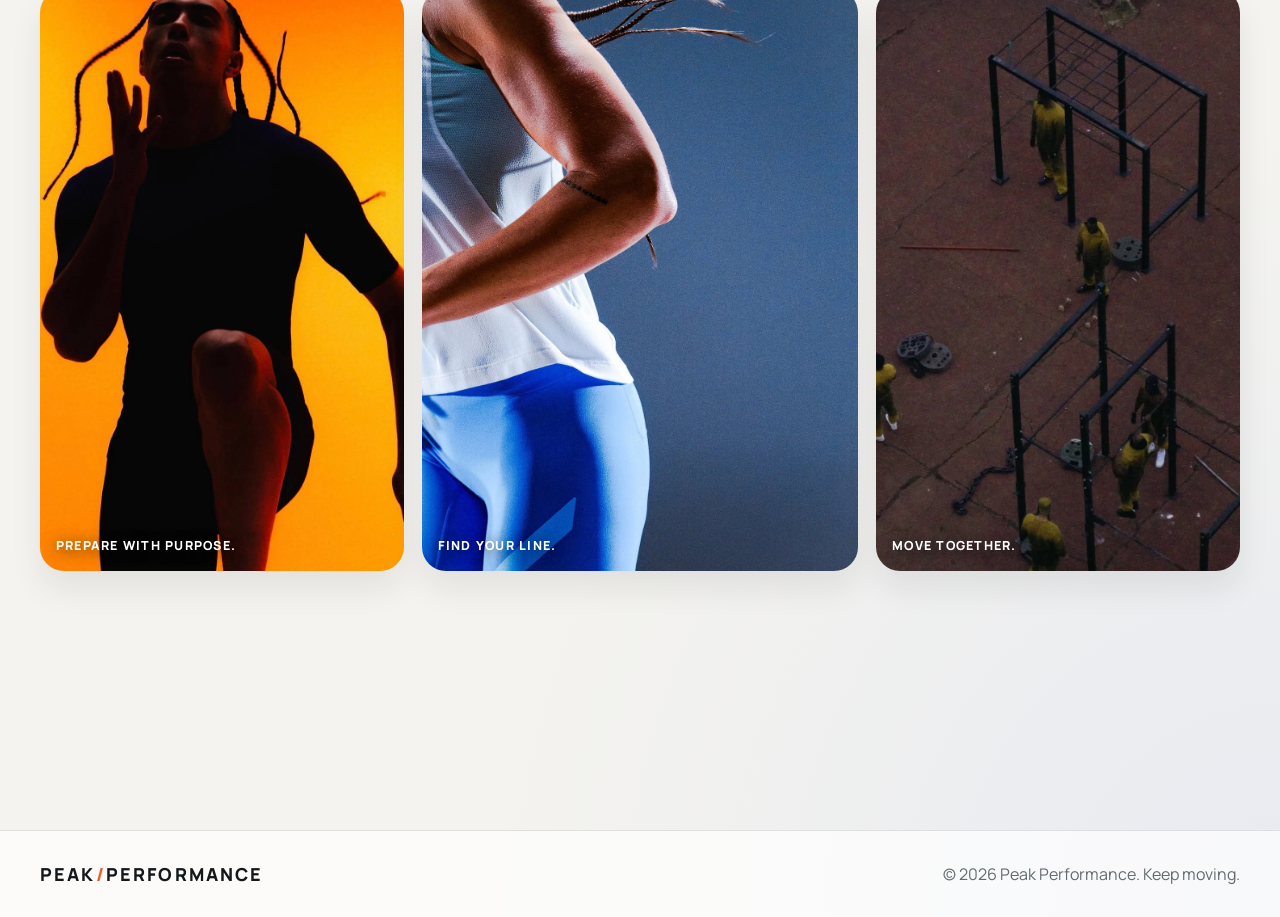
==== commit f67f970d: "Refactor code structure for improved readability and maintainability" ====
--- a/about.html
+++ b/about.html
@@ -60,7 +60,7 @@
         <div class="story-visual reveal">
           <img
             class="story-photo"
-            src="https://images.unsplash.com/photo-1552674605-db6ffd4facb5?auto=format&fit=crop&w=1200&q=80"
+            src="assets/img3.webp"
             alt="Athlete preparing for a run"
           />
           <div class="floating-card accent-card">
@@ -118,21 +118,21 @@
         <div class="motion-gallery">
           <figure class="motion-card">
             <img
-              src="https://images.unsplash.com/photo-1552674605-db6ffd4facb5?auto=format&fit=crop&w=900&q=80"
+              src="assets/img6.webp"
               alt="Runner stretching before a training session"
             />
             <figcaption>Prepare with purpose.</figcaption>
           </figure>
           <figure class="motion-card motion-card-tall">
             <img
-              src="https://images.unsplash.com/photo-1476480862126-209bfaa8edc8?auto=format&fit=crop&w=900&q=80"
+              src="assets/img9.webp"
               alt="Runner moving through an outdoor trail"
             />
             <figcaption>Find your line.</figcaption>
           </figure>
           <figure class="motion-card">
             <img
-              src="https://images.unsplash.com/photo-1517649763962-0c623066013b?auto=format&fit=crop&w=900&q=80"
+              src="assets/img10.webp"
               alt="Runners gathering outdoors before a session"
             />
             <figcaption>Move together.</figcaption>
--- a/styles.css
+++ b/styles.css
@@ -746,7 +746,9 @@
   border-radius: 24px;
   background: var(--panel-soft);
   box-shadow: var(--shadow-soft);
-  transition: transform 0.22s ease, box-shadow 0.22s ease;
+  transition:
+    transform 0.22s ease,
+    box-shadow 0.22s ease;
 }
 
 .motion-card-tall {
